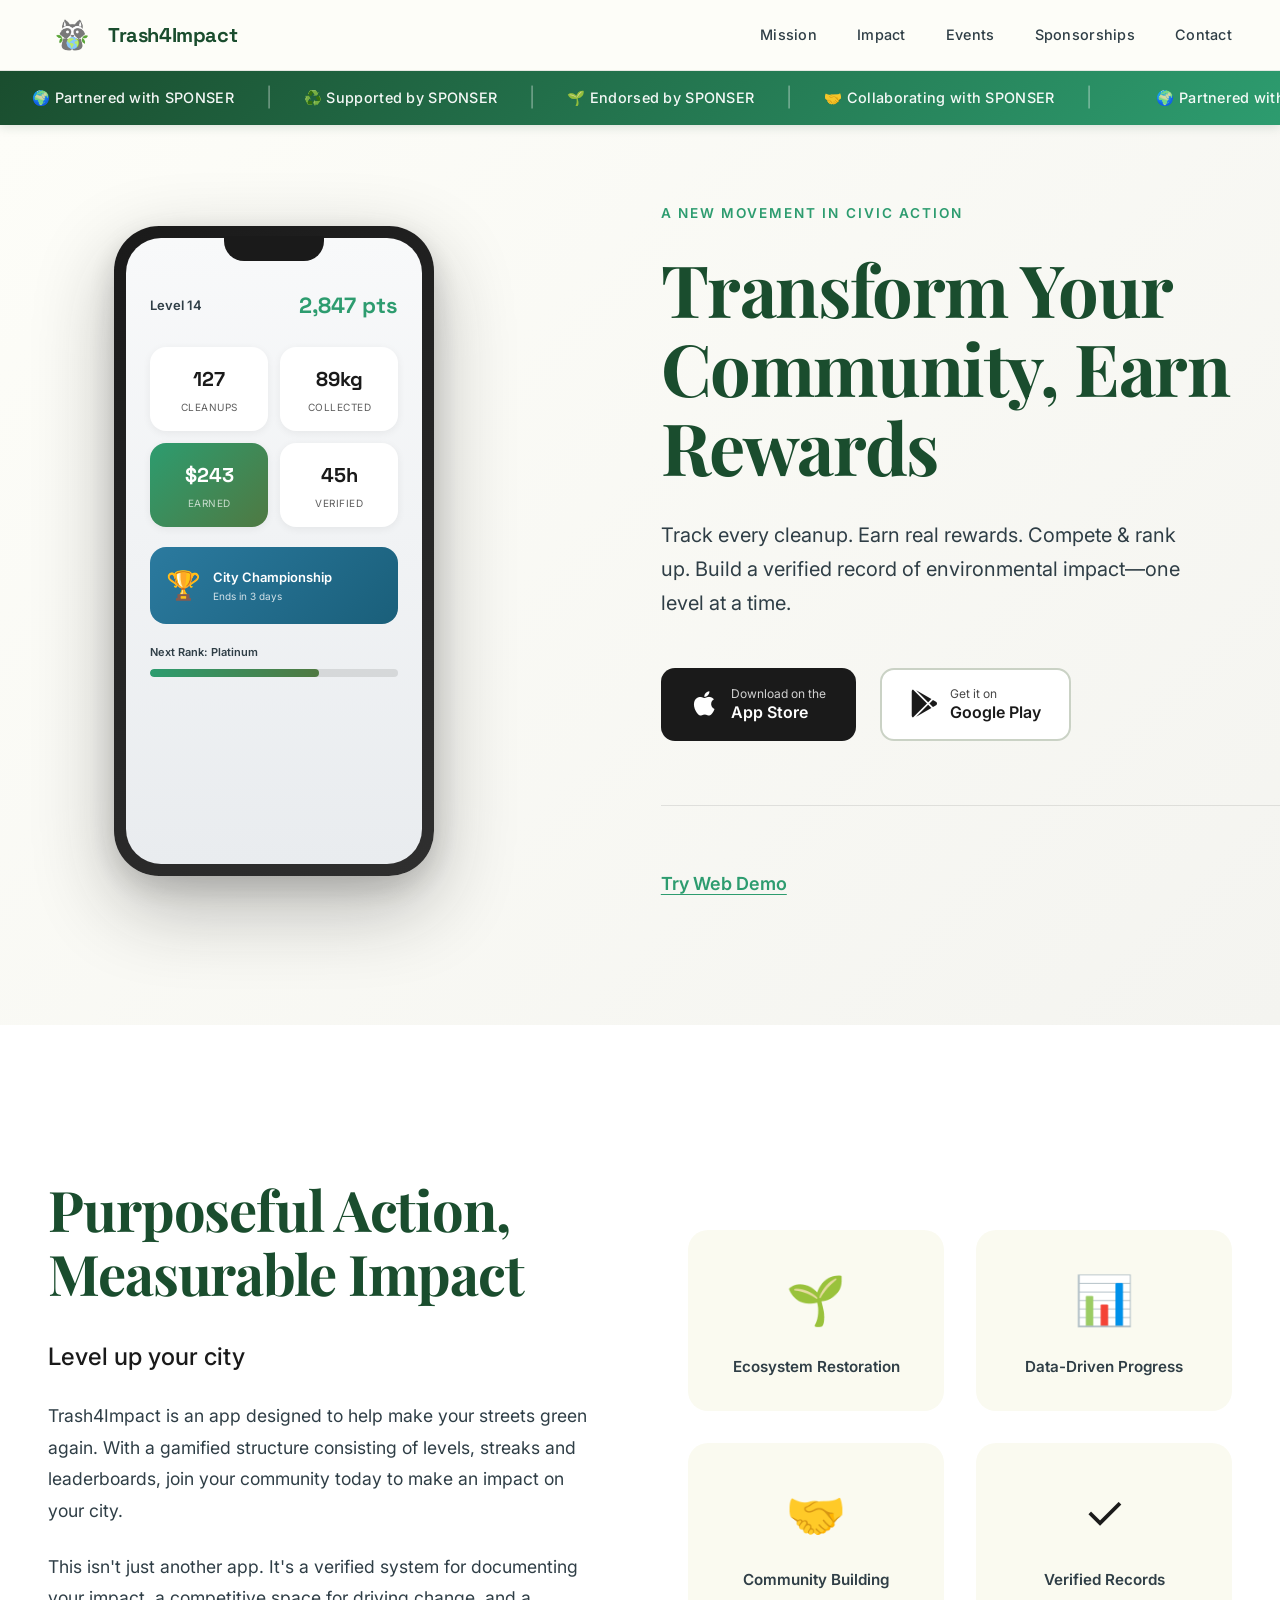
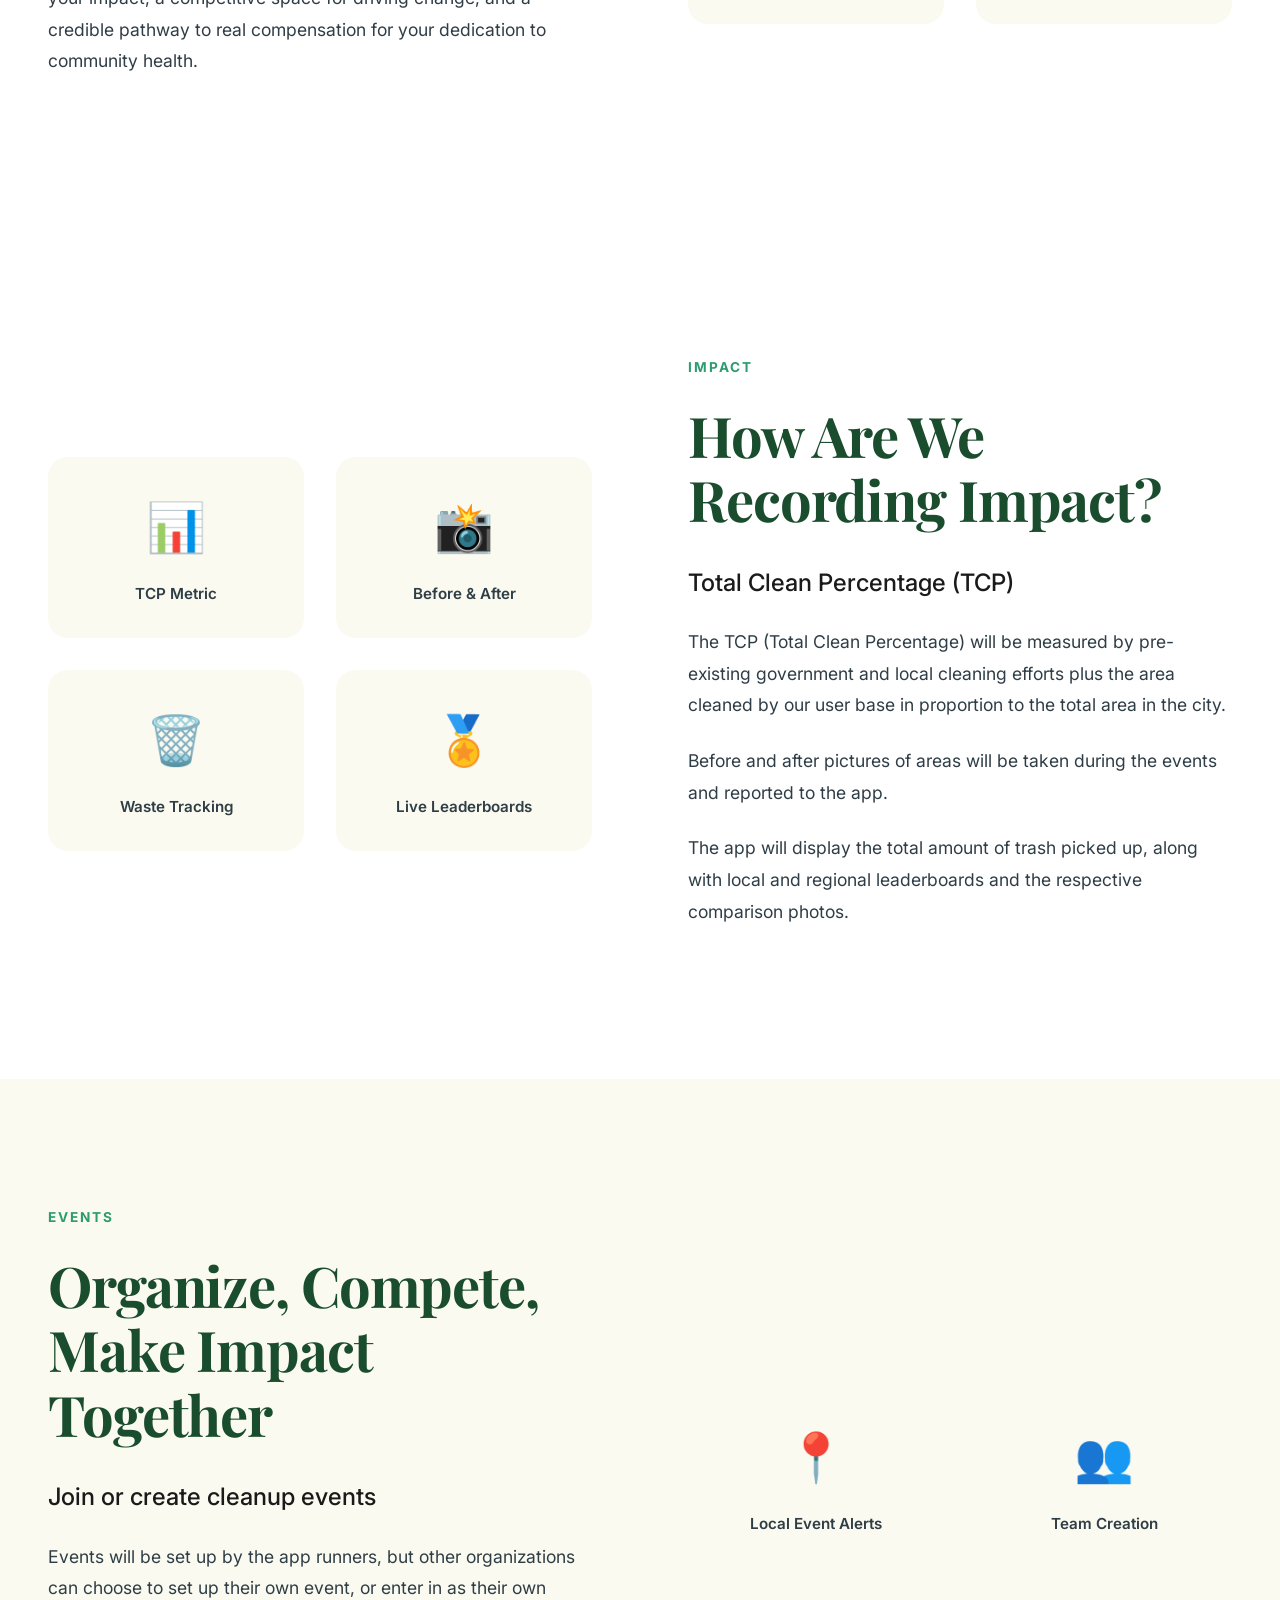
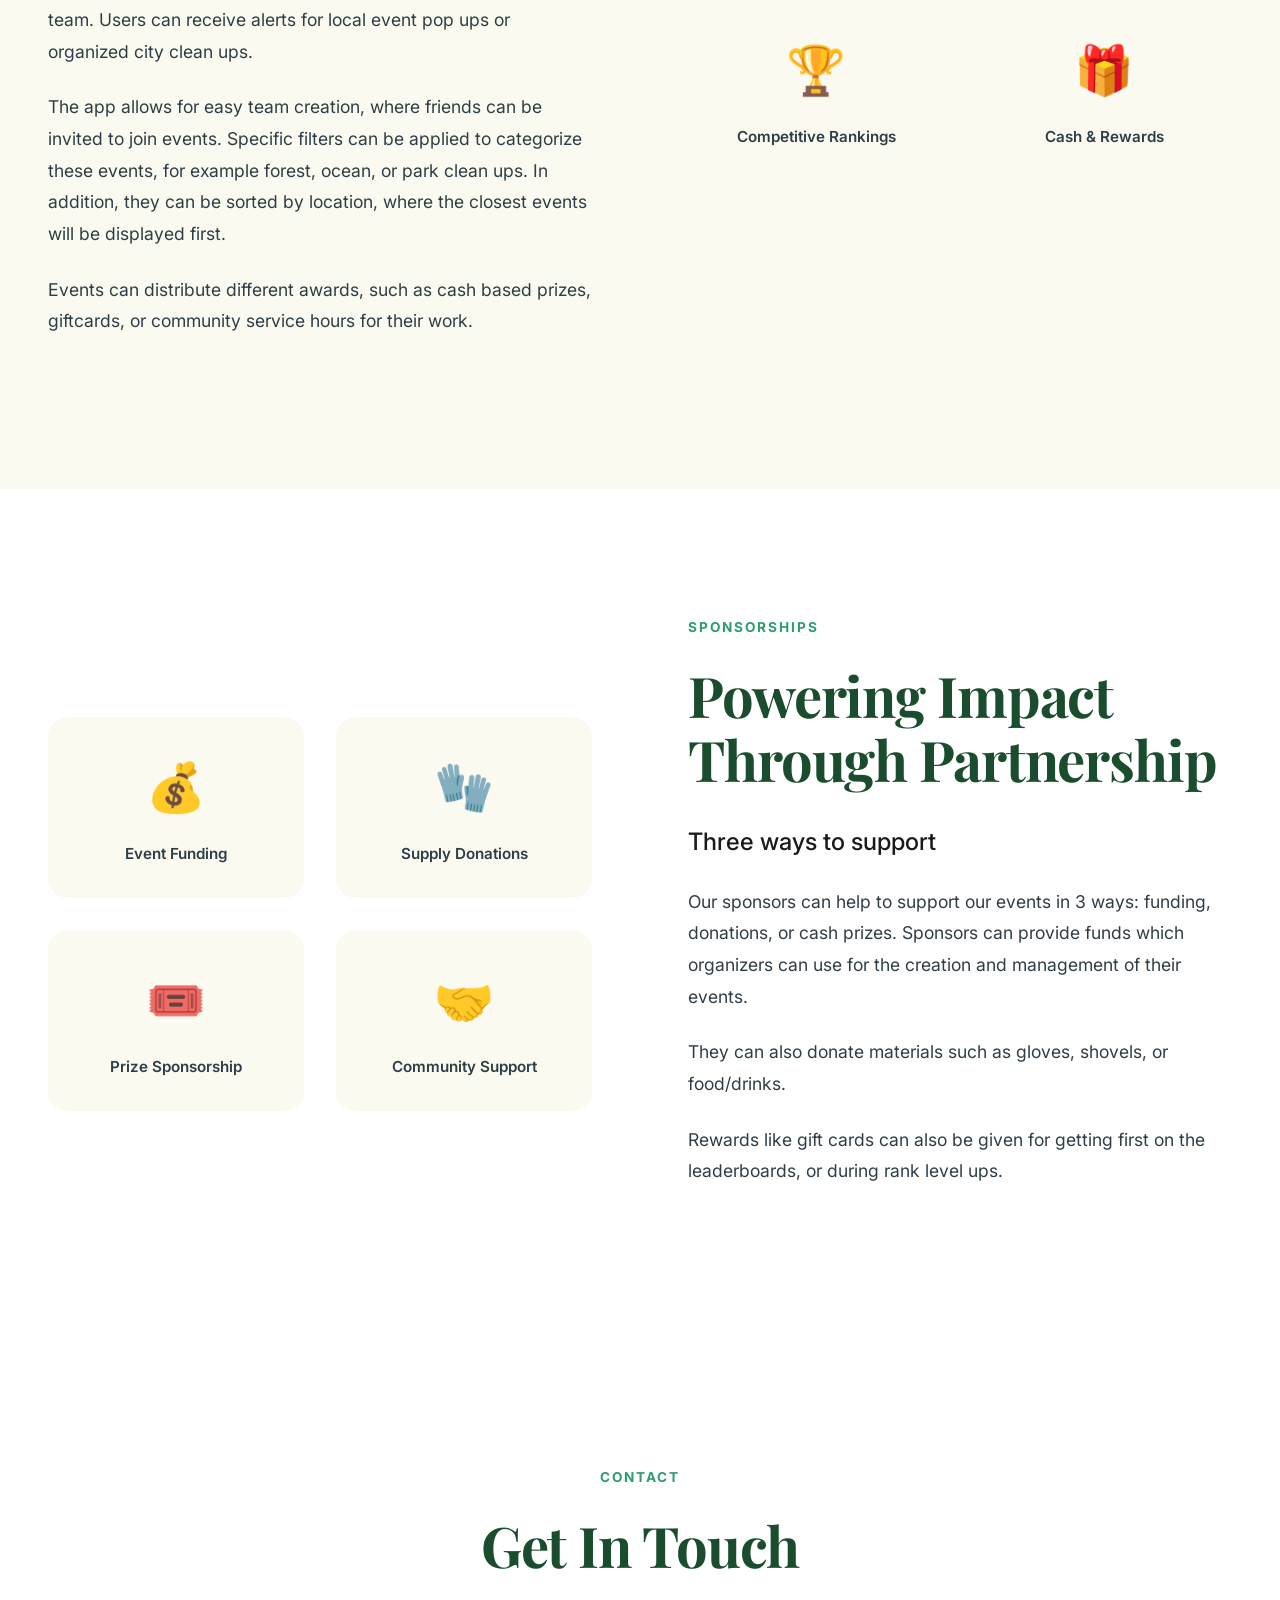
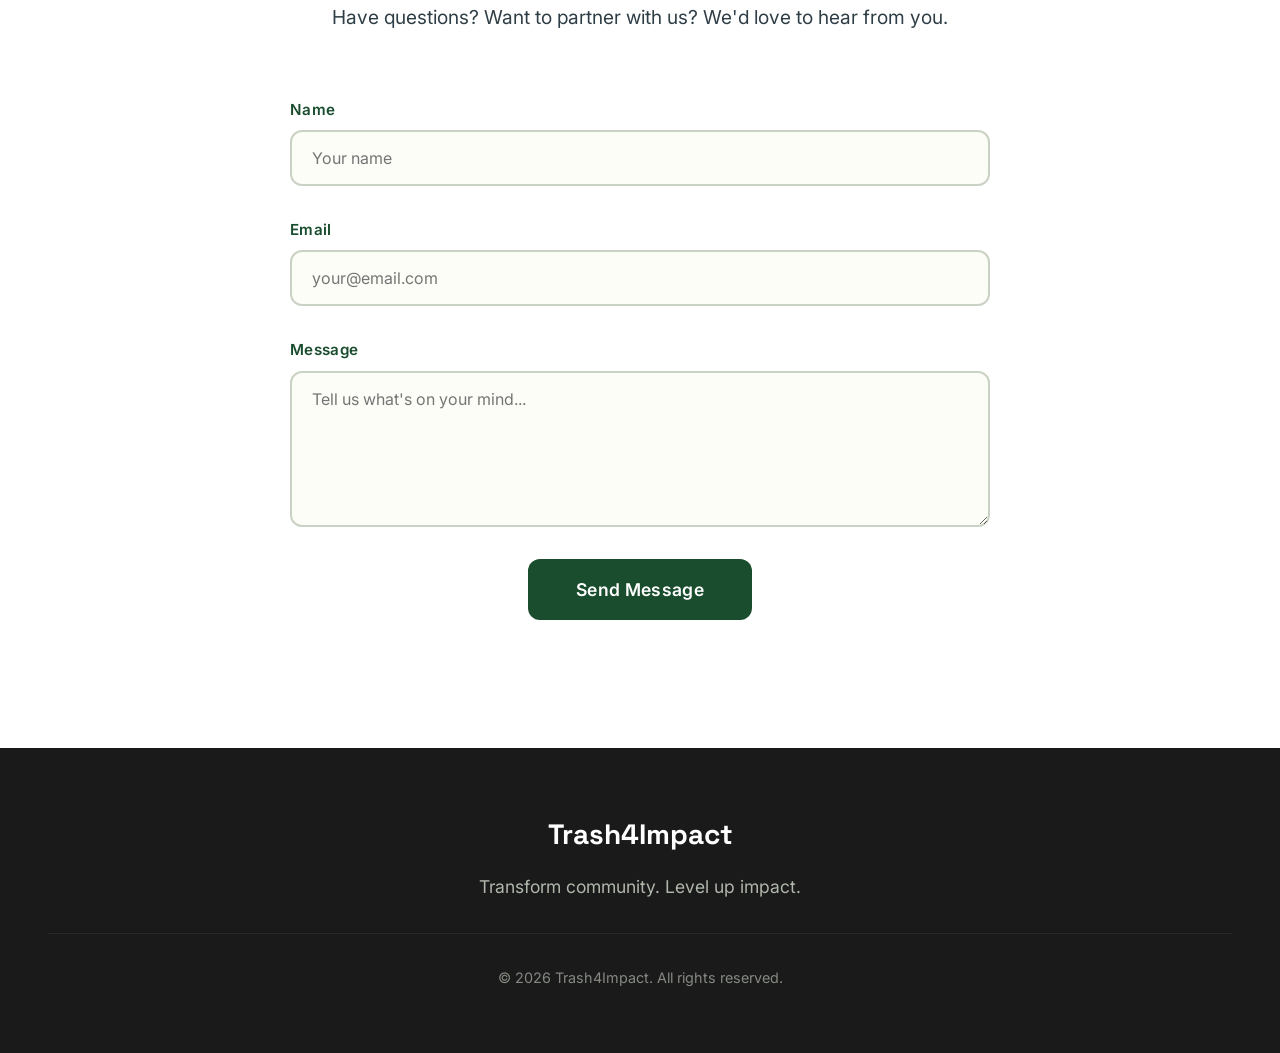
==== index.html @ cd5f17b9 "initial commit" ====
<!doctype html>
<html lang="en">
  <head>
    <meta charset="UTF-8" />
    <meta name="viewport" content="width=device-width, initial-scale=1.0" />
    <link rel="icon" type="image/png" href="images/racoonicon.png" />
    <title>Trash4Impact</title>

    <link rel="stylesheet" href="css/base.css" />
    <link rel="stylesheet" href="css/navigation.css" />
    <link rel="stylesheet" href="css/sponsor.css" />
    <link rel="stylesheet" href="css/hero.css" />
    <link rel="stylesheet" href="css/sections.css" />
    <link rel="stylesheet" href="css/mission.css" />
    <link rel="stylesheet" href="css/events.css" />
    <link rel="stylesheet" href="css/ranks.css" />
    <link rel="stylesheet" href="css/rewards.css" />
    <link rel="stylesheet" href="css/compete.css" />
    <link rel="stylesheet" href="css/contact.css" />
    <link rel="stylesheet" href="css/footer.css" />
    <link rel="stylesheet" href="css/responsive.css" />

    <link
      rel="stylesheet"
      href="https://cdnjs.cloudflare.com/ajax/libs/font-awesome/6.5.1/css/all.min.css"
    />
    <link rel="preconnect" href="https://fonts.googleapis.com" />
    <link rel="preconnect" href="https://fonts.gstatic.com" crossorigin />
    <link
      href="https://fonts.googleapis.com/css2?family=Playfair+Display:wght@400;600;700;900&family=Inter:wght@300;400;500;600;700&family=Space+Grotesk:wght@400;500;600;700&display=swap"
      rel="stylesheet"
    />
  </head>
  <body>
    <!-- Navigation -->
    <nav class="nav">
      <div class="nav-container">
        <div class="logo">
          <img
            src="images/racoonicon.png"
            alt="Raccoon Icon"
            class="logo-icon"
          />
          <span>Trash4Impact</span>
        </div>
        <div class="nav-links">
          <a href="#mission">Mission</a>
          <a href="#impact">Impact</a>
          <a href="#events">Events</a>
          <a href="#sponsorships">Sponsorships</a>
          <a href="#contact">Contact</a>
        </div>
      </div>
    </nav>

    <!-- Sponsor Banner -->
    <div class="sponsor-banner">
      <div class="sponsor-track">
        <div class="sponsor-content">
          <span class="sponsor-item">🌍 Partnered with SPONSER</span>
          <span class="sponsor-divider">|</span>
          <span class="sponsor-item">♻️ Supported by SPONSER</span>
          <span class="sponsor-divider">|</span>
          <span class="sponsor-item">🌱 Endorsed by SPONSER</span>
          <span class="sponsor-divider">|</span>
          <span class="sponsor-item">🤝 Collaborating with SPONSER</span>
          <span class="sponsor-divider">|</span>
        </div>
        <div class="sponsor-content" aria-hidden="true">
          <span class="sponsor-item">🌍 Partnered with SPONSER</span>
          <span class="sponsor-divider">|</span>
          <span class="sponsor-item">♻️ Supported by SPONSER</span>
          <span class="sponsor-divider">|</span>
          <span class="sponsor-item">🌱 Endorsed by SPONSER</span>
          <span class="sponsor-divider">|</span>
          <span class="sponsor-item">🤝 Collaborating with SPONSER</span>
          <span class="sponsor-divider">|</span>
        </div>
      </div>
    </div>

    <!-- Hero Section -->
    <section class="hero">
      <div class="hero-container">
        <div class="hero-phone">
          <div class="phone-mockup">
            <div class="phone-screen">
              <div class="app-content">
                <div class="app-header">
                  <div class="user-rank">
                    <span class="rank-level">Level 14</span>
                  </div>
                  <div class="points-display">2,847 pts</div>
                </div>
                <div class="stats-grid">
                  <div class="stat-card">
                    <div class="stat-value">127</div>
                    <div class="stat-label">Cleanups</div>
                  </div>
                  <div class="stat-card">
                    <div class="stat-value">89kg</div>
                    <div class="stat-label">Collected</div>
                  </div>
                  <div class="stat-card highlighted">
                    <div class="stat-value">$243</div>
                    <div class="stat-label">Earned</div>
                  </div>
                  <div class="stat-card">
                    <div class="stat-value">45h</div>
                    <div class="stat-label">Verified</div>
                  </div>
                </div>
                <div class="event-banner">
                  <div class="event-icon">🏆</div>
                  <div class="event-text">
                    <div class="event-title">City Championship</div>
                    <div class="event-time">Ends in 3 days</div>
                  </div>
                </div>
                <div class="progress-section">
                  <div class="progress-label">Next Rank: Platinum</div>
                  <div class="progress-bar">
                    <div class="progress-fill" style="width: 68%"></div>
                  </div>
                </div>
              </div>
            </div>
          </div>
        </div>
        <div class="hero-content">
          <div class="hero-eyebrow">A New Movement in Civic Action</div>
          <h1 class="hero-headline">
            Transform Your<br />Community, Earn Rewards
          </h1>
          <p class="hero-description">
            Track every cleanup. Earn real rewards. Compete & rank up. Build a
            verified record of environmental impact—one level at a time.
          </p>
          <div class="cta-buttons">
            <a href="#" class="btn-download btn-apple">
              <span class="btn-icon">
                <i class="fa-brands fa-apple"></i>
              </span>
              <div class="btn-text">
                <span class="btn-label">Download on the</span>
                <span class="btn-store">App Store</span>
              </div>
            </a>
            <a href="#" class="btn-download btn-android">
              <span class="btn-icon">
                <i class="fa-brands fa-google-play"></i>
              </span>
              <div class="btn-text">
                <span class="btn-label">Get it on</span>
                <span class="btn-store">Google Play</span>
              </div>
            </a>
          </div>
          <div class="hero-stats">
            <!--
            <div class="hero-stat">
              <span class="hero-stat-value">0</span>
              <span class="hero-stat-label">Active Volunteers</span>
            </div>
            <div class="hero-stat">
              <span class="hero-stat-value">2.3M kg</span>
              <span class="hero-stat-label">Waste Collected</span>
            </div>
            <div class="hero-stat">
              <span class="hero-stat-value">$1.2M</span>
              <span class="hero-stat-label">Rewards Distributed</span>
            </div>
        -->
            <div style="text-align: center; margin-top: 2rem">
              <a
                href="app.html"
                style="
                  color: #2d9c6f;
                  font-weight: 600;
                  font-size: 18px;
                  text-decoration: underline;
                  text-underline-offset: 4px;
                  transition: all 0.3s ease;
                "
              >
                Try Web Demo
              </a>
            </div>
          </div>
        </div>
      </div>
    </section>

    <!-- Mission Section -->
    <section id="mission" class="section mission">
      <div class="section-container">
        <div class="section-content">
          <span class="section-number"></span>
          <div class="section-text">
            <h2 class="section-headline">
              Purposeful Action,<br />Measurable Impact
            </h2>
            <div class="section-body">
              <p class="large-text">Level up your city</p>
              <p>
                Trash4Impact is an app designed to help make your streets green
                again. With a gamified structure consisting of levels, streaks
                and leaderboards, join your community today to make an impact on
                your city.
              </p>
              <p>
                This isn't just another app. It's a verified system for
                documenting your impact, a competitive space for driving change,
                and a credible pathway to real compensation for your dedication
                to community health.
              </p>
            </div>
          </div>
        </div>
        <div class="section-visual">
          <div class="visual-grid">
            <div class="visual-item">
              <div class="visual-icon">🌱</div>
              <div class="visual-label">Ecosystem Restoration</div>
            </div>
            <div class="visual-item">
              <div class="visual-icon">📊</div>
              <div class="visual-label">Data-Driven Progress</div>
            </div>
            <div class="visual-item">
              <div class="visual-icon">🤝</div>
              <div class="visual-label">Community Building</div>
            </div>
            <div class="visual-item">
              <div class="visual-icon">✓</div>
              <div class="visual-label">Verified Records</div>
            </div>
          </div>
        </div>
      </div>
    </section>

    <!-- Impact Tracking Section -->
    <section id="impact" class="section impact">
      <div class="section-container">
        <div class="section-visual">
          <div class="visual-grid">
            <div class="visual-item">
              <div class="visual-icon">📊</div>
              <div class="visual-label">TCP Metric</div>
            </div>
            <div class="visual-item">
              <div class="visual-icon">📸</div>
              <div class="visual-label">Before & After</div>
            </div>
            <div class="visual-item">
              <div class="visual-icon">🗑️</div>
              <div class="visual-label">Waste Tracking</div>
            </div>
            <div class="visual-item">
              <div class="visual-icon">🏅</div>
              <div class="visual-label">Live Leaderboards</div>
            </div>
          </div>
        </div>
        <div class="section-content">
          <span class="section-number">IMPACT</span>
          <div class="section-text">
            <h2 class="section-headline">How Are We<br />Recording Impact?</h2>
            <div class="section-body">
              <p class="large-text">Total Clean Percentage (TCP)</p>
              <p>
                The TCP (Total Clean Percentage) will be measured by
                pre-existing government and local cleaning efforts plus the area
                cleaned by our user base in proportion to the total area in the
                city.
              </p>
              <p>
                Before and after pictures of areas will be taken during the
                events and reported to the app.
              </p>
              <p>
                The app will display the total amount of trash picked up, along
                with local and regional leaderboards and the respective
                comparison photos.
              </p>
            </div>
          </div>
        </div>
      </div>
    </section>

    <!-- Events Section -->
    <section id="events" class="section events">
      <div class="section-container">
        <div class="section-content">
          <span class="section-number">EVENTS</span>
          <div class="section-text">
            <h2 class="section-headline">
              Organize, Compete,<br />Make Impact Together
            </h2>
            <div class="section-body">
              <p class="large-text">Join or create cleanup events</p>
              <p>
                Events will be set up by the app runners, but other
                organizations can choose to set up their own event, or enter in
                as their own team. Users can receive alerts for local event pop
                ups or organized city clean ups.
              </p>
              <p>
                The app allows for easy team creation, where friends can be
                invited to join events. Specific filters can be applied to
                categorize these events, for example forest, ocean, or park
                clean ups. In addition, they can be sorted by location, where
                the closest events will be displayed first.
              </p>
              <p>
                Events can distribute different awards, such as cash based
                prizes, giftcards, or community service hours for their work.
              </p>
            </div>
          </div>
        </div>
        <div class="section-visual">
          <div class="visual-grid">
            <div class="visual-item">
              <div class="visual-icon">📍</div>
              <div class="visual-label">Local Event Alerts</div>
            </div>
            <div class="visual-item">
              <div class="visual-icon">👥</div>
              <div class="visual-label">Team Creation</div>
            </div>
            <div class="visual-item">
              <div class="visual-icon">🏆</div>
              <div class="visual-label">Competitive Rankings</div>
            </div>
            <div class="visual-item">
              <div class="visual-icon">🎁</div>
              <div class="visual-label">Cash & Rewards</div>
            </div>
          </div>
        </div>
      </div>
    </section>

    <!-- Sponsorships Section -->
    <section id="sponsorships" class="section sponsorships">
      <div class="section-container">
        <div class="section-visual">
          <div class="visual-grid">
            <div class="visual-item">
              <div class="visual-icon">💰</div>
              <div class="visual-label">Event Funding</div>
            </div>
            <div class="visual-item">
              <div class="visual-icon">🧤</div>
              <div class="visual-label">Supply Donations</div>
            </div>
            <div class="visual-item">
              <div class="visual-icon">🎟️</div>
              <div class="visual-label">Prize Sponsorship</div>
            </div>
            <div class="visual-item">
              <div class="visual-icon">🤝</div>
              <div class="visual-label">Community Support</div>
            </div>
          </div>
        </div>
        <div class="section-content">
          <span class="section-number">SPONSORSHIPS</span>
          <div class="section-text">
            <h2 class="section-headline">
              Powering Impact<br />Through Partnership
            </h2>
            <div class="section-body">
              <p class="large-text">Three ways to support</p>
              <p>
                Our sponsors can help to support our events in 3 ways: funding,
                donations, or cash prizes. Sponsors can provide funds which
                organizers can use for the creation and management of their
                events.
              </p>
              <p>
                They can also donate materials such as gloves, shovels, or
                food/drinks.
              </p>
              <p>
                Rewards like gift cards can also be given for getting first on
                the leaderboards, or during rank level ups.
              </p>
            </div>
          </div>
        </div>
      </div>
    </section>

    <!-- Contact Section -->
    <section class="contact section" id="contact">
      <div class="section-container">
        <div class="section-header-center">
          <span class="section-number">CONTACT</span>
          <h2 class="section-headline-center">Get In Touch</h2>
          <p class="section-intro">
            Have questions? Want to partner with us? We'd love to hear from you.
          </p>
        </div>
        <div class="contact-content">
          <form class="contact-form">
            <div class="form-group">
              <label for="name">Name</label>
              <input
                type="text"
                id="name"
                name="name"
                required
                placeholder="Your name"
              />
            </div>
            <div class="form-group">
              <label for="email">Email</label>
              <input
                type="email"
                id="email"
                name="email"
                required
                placeholder="your@email.com"
              />
            </div>
            <div class="form-group">
              <label for="message">Message</label>
              <textarea
                id="message"
                name="message"
                rows="6"
                required
                placeholder="Tell us what's on your mind..."
              ></textarea>
            </div>
            <button type="submit" class="contact-submit">Send Message</button>
          </form>
        </div>
      </div>
    </section>

    <!-- Footer -->
    <footer class="footer">
      <div class="footer-container">
        <div class="footer-logo">Trash4Impact</div>
        <p class="footer-tagline">Transform community. Level up impact.</p>
        <p class="footer-copyright">
          &copy; 2026 Trash4Impact. All rights reserved.
        </p>
      </div>
    </footer>

    <script src="script.js"></script>
  </body>
</html>
---- css/base.css ----
* {
  margin: 0;
  padding: 0;
  box-sizing: border-box;
}

html {
  scroll-behavior: smooth;
  font-size: 16px;
}

body {
  font-family: var(--font-body);
  color: var(--color-charcoal);
  background: var(--color-ivory);
  line-height: 1.6;
  overflow-x: hidden;
  padding-top: 70px;
}

:root {
  --color-forest: #1a4d2e;
  --color-sage: #4f7942;
  --color-emerald: #2d9c6f;
  --color-sky: #2b7a9f;
  --color-ocean: #1a5f7a;
  --color-amber: #e89b3c;

  --color-charcoal: #1a1a1a;
  --color-slate: #2f3e46;
  --color-stone: #52796f;
  --color-sand: #cad2c5;
  --color-cream: #f4f4f0;
  --color-ivory: #fdfdf8;
  --color-white: #ffffff;

  --font-display: "Playfair Display", serif;
  --font-body: "Inter", sans-serif;
  --font-accent: "Space Grotesk", sans-serif;

  --spacing-lg: 4rem;
  --spacing-xxl: 8rem;

  --transition-smooth: all 0.6s cubic-bezier(0.4, 0, 0.2, 1);
  --transition-gentle: all 0.8s cubic-bezier(0.33, 1, 0.68, 1);
}

.fade-in {
  opacity: 0;
  transform: translateY(30px);
  transition:
    opacity 0.8s ease,
    transform 0.8s ease;
}

.fade-in.visible {
  opacity: 1;
  transform: translateY(0);
}
---- css/navigation.css ----
.nav {
  position: fixed;
  top: 0;
  left: 0;
  right: 0;
  z-index: 1000;
  background: rgba(253, 253, 248, 0.95);
  backdrop-filter: blur(12px);
  border-bottom: 1px solid rgba(26, 26, 26, 0.08);
  transition: var(--transition-smooth);
}

.nav-container {
  max-width: 1400px;
  max-height: 70px;
  margin: 0 auto;
  padding: 1.5rem 3rem;
  display: flex;
  justify-content: space-between;
  align-items: center;
}

.logo {
  display: flex;
  align-items: center;
  gap: 0.75rem;
  font-family: var(--font-accent);
  font-size: 1.25rem;
  font-weight: 700;
  letter-spacing: -0.02em;
  color: var(--color-forest);
}

.logo-icon {
  width: 48px;
  height: 48px;
  object-fit: contain;
}

.nav-links {
  display: flex;
  gap: 2.5rem;
}

.nav-links a {
  font-size: 0.9rem;
  font-weight: 500;
  color: var(--color-slate);
  text-decoration: none;
  letter-spacing: 0.02em;
  transition: color 0.3s ease;
  position: relative;
}

.nav-links a::after {
  content: "";
  position: absolute;
  bottom: -4px;
  left: 0;
  width: 0;
  height: 2px;
  background: var(--color-emerald);
  transition: width 0.3s ease;
}

.nav-links a:hover {
  color: var(--color-emerald);
}

.nav-links a:hover::after {
  width: 100%;
}
---- css/sponsor.css ----
/* ============================================================================
   SPONSOR BANNER STYLES
   ============================================================================ */

.sponsor-banner {
  position: relative;
  left: 0;
  right: 0;
  z-index: 999;
  background: linear-gradient(
    135deg,
    var(--color-forest),
    var(--color-emerald)
  );
  color: white;
  padding: 0.75rem 0;
  overflow: hidden;
  box-shadow: 0 2px 10px rgba(26, 77, 46, 0.15);
}

.sponsor-track {
  display: flex;
  width: max-content;
  animation: scroll 40s linear infinite;
  will-change: transform;
}

.sponsor-track:hover {
  animation-play-state: paused;
}

.sponsor-content {
  display: flex;
  align-items: center;
  gap: 2rem;
  white-space: nowrap;
  padding: 0 2rem;
}

.sponsor-item {
  font-size: 0.9rem;
  font-weight: 500;
  letter-spacing: 0.02em;
  opacity: 0.95;
}

.sponsor-divider {
  font-size: 1.2rem;
  opacity: 0.4;
}

@keyframes scroll {
  0% {
    transform: translateX(0);
  }
  100% {
    transform: translateX(-50%);
  }
}
---- css/hero.css ----
.hero {
  padding: 3rem 3rem 6rem;
  min-height: 100vh;
  display: flex;
  align-items: center;
  background: linear-gradient(
    135deg,
    var(--color-ivory) 0%,
    var(--color-cream) 100%
  );
  position: relative;
}

.hero-container {
  max-width: 1400px;
  margin: 0 auto;
  display: grid;
  grid-template-columns: 45% 55%;
  gap: 5rem;
  align-items: center;
  position: relative;
  z-index: 1;
}

.hero-phone {
  display: flex;
  justify-content: center;
  align-items: center;
  opacity: 0;
  transform: translateY(40px);
  animation: fadeInUp 1s ease forwards 0.3s;
}

@keyframes fadeInUp {
  to {
    opacity: 1;
    transform: translateY(0);
  }
}

.phone-mockup {
  width: 320px;
  height: 650px;
  background: linear-gradient(145deg, #1a1a1a, #2f2f2f);
  border-radius: 45px;
  padding: 12px;
  box-shadow:
    0 30px 80px rgba(26, 26, 26, 0.3),
    0 10px 30px rgba(26, 26, 26, 0.15);
  position: relative;
  transform: translate(-40px, 0);
}

.phone-mockup::before {
  content: "";
  position: absolute;
  top: 10px;
  left: 50%;
  transform: translateX(-50%);
  width: 100px;
  height: 25px;
  background: #1a1a1a;
  border-radius: 0 0 20px 20px;
  z-index: 10;
}

.phone-screen {
  width: 100%;
  height: 100%;
  background: linear-gradient(180deg, #f8f9fa 0%, #e9ecef 100%);
  border-radius: 35px;
  overflow: hidden;
  position: relative;
}

.app-content {
  padding: 50px 24px 24px;
  height: 100%;
  overflow-y: auto;
}

.app-header {
  display: flex;
  justify-content: space-between;
  align-items: center;
  margin-bottom: 24px;
}

.user-rank {
  display: flex;
  flex-direction: column;
  gap: 4px;
}

.rank-badge {
  font-size: 9px;
  font-weight: 700;
  letter-spacing: 0.1em;
  color: var(--color-amber);
  background: rgba(232, 155, 60, 0.15);
  padding: 4px 10px;
  border-radius: 12px;
  width: fit-content;
}

.rank-level {
  font-size: 13px;
  font-weight: 600;
  color: var(--color-slate);
}

.points-display {
  font-size: 22px;
  font-weight: 700;
  color: var(--color-emerald);
  font-family: var(--font-accent);
}

.stats-grid {
  display: grid;
  grid-template-columns: repeat(2, 1fr);
  gap: 12px;
  margin-bottom: 20px;
}

.stat-card {
  background: white;
  padding: 16px;
  border-radius: 16px;
  text-align: center;
  box-shadow: 0 2px 8px rgba(0, 0, 0, 0.06);
}

.stat-card.highlighted {
  background: linear-gradient(135deg, var(--color-emerald), var(--color-sage));
  color: white;
}

.stat-value {
  font-size: 20px;
  font-weight: 700;
  margin-bottom: 4px;
  font-family: var(--font-accent);
}

.stat-label {
  font-size: 10px;
  opacity: 0.7;
  text-transform: uppercase;
  letter-spacing: 0.05em;
}

.event-banner {
  background: linear-gradient(135deg, var(--color-sky), var(--color-ocean));
  padding: 16px;
  border-radius: 16px;
  display: flex;
  align-items: center;
  gap: 12px;
  margin-bottom: 20px;
  color: white;
}

.event-icon {
  font-size: 28px;
}

.event-title {
  font-size: 13px;
  font-weight: 600;
}

.event-time {
  font-size: 10px;
  opacity: 0.8;
}

.progress-section {
  margin-top: 20px;
}

.progress-label {
  font-size: 11px;
  font-weight: 600;
  color: var(--color-slate);
  margin-bottom: 8px;
}

.progress-bar {
  height: 8px;
  background: rgba(0, 0, 0, 0.1);
  border-radius: 8px;
  overflow: hidden;
}

.progress-fill {
  height: 100%;
  background: linear-gradient(90deg, var(--color-emerald), var(--color-sage));
  border-radius: 8px;
  transition: width 1s ease;
}

.hero-content {
  opacity: 0;
  transform: translateY(40px);
  animation: fadeInUp 1s ease forwards 0.6s;
}

.hero-eyebrow {
  font-size: 0.85rem;
  font-weight: 600;
  letter-spacing: 0.15em;
  text-transform: uppercase;
  color: var(--color-emerald);
  margin-bottom: 1.5rem;
}

.hero-headline {
  font-family: var(--font-display);
  font-size: 4.5rem;
  font-weight: 700;
  line-height: 1.1;
  color: var(--color-forest);
  margin-bottom: 2rem;
  letter-spacing: -0.02em;
}

.hero-description {
  font-size: 1.25rem;
  line-height: 1.7;
  color: var(--color-slate);
  margin-bottom: 3rem;
  max-width: 540px;
  font-weight: 400;
}

.cta-buttons {
  display: flex;
  gap: 1.5rem;
  margin-bottom: 4rem;
}

.btn-download {
  display: flex;
  align-items: center;
  gap: 12px;
  padding: 16px 28px;
  border-radius: 14px;
  text-decoration: none;
  transition: var(--transition-smooth);
  border: 2px solid transparent;
}

.btn-apple {
  background: var(--color-charcoal);
  color: white;
}

.btn-apple:hover {
  background: var(--color-forest);
  transform: translateY(-4px);
  box-shadow: 0 12px 30px rgba(26, 77, 46, 0.3);
}

.btn-android {
  background: white;
  color: var(--color-charcoal);
  border-color: var(--color-sand);
}

.btn-android:hover {
  background: var(--color-emerald);
  color: white;
  border-color: var(--color-emerald);
  transform: translateY(-4px);
  box-shadow: 0 12px 30px rgba(45, 156, 111, 0.25);
}

.btn-icon {
  display: flex;
  align-items: center;
  justify-content: center;
  width: 28px;
  height: 28px;
}

.btn-icon i {
  font-size: 28px;
}

.btn-text {
  display: flex;
  flex-direction: column;
  align-items: flex-start;
  line-height: 1.3;
}

.btn-label {
  font-size: 0.75rem;
  opacity: 0.8;
}

.btn-store {
  font-size: 1rem;
  font-weight: 600;
}

.hero-stats {
  display: flex;
  gap: 3rem;
  padding-top: 2rem;
  border-top: 1px solid rgba(26, 26, 26, 0.1);
}

.hero-stat {
  display: flex;
  flex-direction: column;
  gap: 0.25rem;
}

.hero-stat-value {
  font-size: 1.75rem;
  font-weight: 700;
  color: var(--color-forest);
  font-family: var(--font-accent);
}

.hero-stat-label {
  font-size: 0.85rem;
  color: var(--color-stone);
}
---- css/sections.css ----
.section {
  padding: var(--spacing-xxl) 3rem;
  position: relative;
  overflow: hidden;
}

.section-container {
  max-width: 1400px;
  margin: 0 auto;
}

.section-number {
  font-size: 0.85rem;
  font-weight: 700;
  letter-spacing: 0.15em;
  color: var(--color-emerald);
  margin-bottom: 1.5rem;
  display: block;
}

.section-headline {
  font-family: var(--font-display);
  font-size: 3.5rem;
  font-weight: 700;
  line-height: 1.15;
  color: var(--color-forest);
  margin-bottom: 2rem;
  letter-spacing: -0.02em;
}

.section-headline-center {
  font-family: var(--font-display);
  font-size: 3.5rem;
  font-weight: 700;
  line-height: 1.15;
  color: var(--color-forest);
  margin-bottom: 1.5rem;
  text-align: center;
  letter-spacing: -0.02em;
}

.section-body {
  font-size: 1.1rem;
  line-height: 1.8;
  color: var(--color-slate);
}

.section-body p {
  margin-bottom: 1.5rem;
}

.large-text {
  font-size: 1.5rem;
  line-height: 1.6;
  color: var(--color-charcoal);
  font-weight: 500;
}

.section-intro {
  text-align: center;
  font-size: 1.2rem;
  line-height: 1.7;
  color: var(--color-slate);
  max-width: 800px;
  margin: 0 auto 4rem;
}

.section-split {
  display: grid;
  grid-template-columns: 1fr 1fr;
  gap: 6rem;
  align-items: center;
}

.section-split.reverse {
  grid-template-columns: 1fr 1fr;
}

.section-split.reverse .section-split-visual {
  order: -1;
}

.section-content {
  opacity: 0;
  transform: translateY(30px);
  transition: var(--transition-gentle);
}

.section-content.visible {
  opacity: 1;
  transform: translateY(0);
}

.section-header-center {
  text-align: center;
  margin-bottom: 4rem;
}
---- css/mission.css ----
.mission {
  background: white;
}

.mission .section-container {
  display: grid;
  grid-template-columns: 1fr 1fr;
  gap: 6rem;
  align-items: center;
}

.visual-grid {
  display: grid;
  grid-template-columns: repeat(2, 1fr);
  gap: 2rem;
}

.visual-item {
  text-align: center;
  padding: 2rem;
  background: #fafaf0;
  border-radius: 20px;
}

.visual-icon {
  font-size: 3rem;
  margin-bottom: 1rem;
}

.visual-label {
  font-size: 0.95rem;
  font-weight: 600;
  color: var(--color-slate);
}
---- css/events.css ----
/* Events Section */
.events {
  background: #fafaf0;
}

.events .section-container {
  display: grid;
  grid-template-columns: 1fr 1fr;
  gap: 6rem;
  align-items: center;
}

/* Impact Tracking Section */
.impact {
  background: white;
}

.impact .section-container {
  display: grid;
  grid-template-columns: 1fr 1fr;
  gap: 6rem;
  align-items: center;
}

/* Sponsorships Section */
.sponsorships {
  background: white;
}

.sponsorships .section-container {
  display: grid;
  grid-template-columns: 1fr 1fr;
  gap: 6rem;
  align-items: center;
}

/* Responsive adjustments */
@media (max-width: 1024px) {
  .events .section-container,
  .impact .section-container,
  .sponsorships .section-container {
    grid-template-columns: 1fr;
    gap: 3rem;
  }

  .impact .section-visual {
    order: 1;
  }

  .impact .section-content {
    order: 2;
  }

  .sponsorships .section-visual {
    order: 1;
  }

  .sponsorships .section-content {
    order: 2;
  }
}
---- css/ranks.css ----
.ranks {
  background: var(--color-ivory);
}

.ranks-grid {
  display: grid;
  grid-template-columns: repeat(auto-fit, minmax(280px, 1fr));
  gap: 2rem;
}

.rank-card {
  background: white;
  padding: 2.5rem 2rem;
  border-radius: 20px;
  border: 2px solid transparent;
  opacity: 0;
  transform: translateY(30px);
  transition:
    opacity 0.6s ease,
    transform 0.6s ease;
}

.rank-card.visible {
  opacity: 1;
  transform: translateY(0);
}

.rank-card.bronze {
  border-color: #cd7f32;
}
.rank-card.bronze:hover {
  background: linear-gradient(135deg, #cd7f32, #e8a75d);
  color: white;
}

.rank-card.silver {
  border-color: #c0c0c0;
}
.rank-card.silver:hover {
  background: linear-gradient(135deg, #c0c0c0, #e0e0e0);
  color: var(--color-charcoal);
}

.rank-card.gold {
  border-color: var(--color-amber);
}
.rank-card.gold:hover {
  background: linear-gradient(135deg, var(--color-amber), #f4b85e);
  color: white;
}

.rank-card.platinum {
  border-color: #e5e4e2;
}
.rank-card.platinum:hover {
  background: linear-gradient(135deg, #a8a9ad, #e5e4e2);
  color: var(--color-charcoal);
}

.rank-card.diamond {
  border-color: #b9f2ff;
}
.rank-card.diamond:hover {
  background: linear-gradient(135deg, #00bfff, #b9f2ff);
  color: white;
}

.rank-card.master {
  border-color: #9b59b6;
}
.rank-card.master:hover {
  background: linear-gradient(135deg, #9b59b6, #c39bd3);
  color: white;
}

.rank-card.legend {
  border-color: #ffd700;
}
.rank-card.legend:hover {
  background: linear-gradient(135deg, #ffd700, #ffed4e);
  color: var(--color-charcoal);
}

.rank-tier {
  font-size: 1.75rem;
  font-weight: 700;
  margin-bottom: 1rem;
  font-family: var(--font-accent);
}

.rank-description {
  font-size: 1rem;
  line-height: 1.6;
  margin-bottom: 1.5rem;
  opacity: 0.9;
}

.rank-requirement {
  font-size: 0.9rem;
  font-weight: 600;
  opacity: 0.7;
  text-transform: uppercase;
  letter-spacing: 0.05em;
}
---- css/compete.css ----
.compete {
  background: var(--color-ivory);
}

.compete-types {
  display: grid;
  grid-template-columns: repeat(3, 1fr);
  gap: 2rem;
  margin-bottom: 4rem;
}

.compete-card {
  background: white;
  padding: 3rem 2rem;
  border-radius: 20px;
  border: 2px solid transparent;
}

.compete-card.featured {
  background: linear-gradient(135deg, var(--color-forest), var(--color-sage));
  color: white;
}

.compete-badge {
  display: inline-block;
  font-size: 0.75rem;
  font-weight: 700;
  letter-spacing: 0.1em;
  text-transform: uppercase;
  padding: 6px 14px;
  border-radius: 20px;
  background: rgba(45, 156, 111, 0.15);
  color: var(--color-emerald);
  margin-bottom: 1.5rem;
}

.compete-card.featured .compete-badge {
  background: rgba(255, 255, 255, 0.2);
  color: white;
}

.compete-title {
  font-size: 1.75rem;
  font-weight: 700;
  margin-bottom: 1rem;
  font-family: var(--font-accent);
}

.compete-desc {
  font-size: 1rem;
  line-height: 1.7;
  margin-bottom: 2rem;
  opacity: 0.9;
}

.compete-footer {
  font-size: 0.9rem;
  font-weight: 600;
  padding-top: 1.5rem;
  border-top: 1px solid rgba(26, 26, 26, 0.1);
}

.compete-card.featured .compete-footer {
  border-top-color: rgba(255, 255, 255, 0.2);
}

.compete-features {
  display: grid;
  grid-template-columns: repeat(3, 1fr);
  gap: 2rem;
  padding: 3rem;
  background: white;
  border-radius: 20px;
}

.feature-item {
  font-size: 1rem;
  line-height: 1.7;
  color: var(--color-slate);
}

.feature-item strong {
  display: block;
  color: var(--color-forest);
  font-weight: 700;
  margin-bottom: 0.25rem;
}
---- css/contact.css ----
/* ============================================================================
   CONTACT SECTION STYLES
   ============================================================================ */

.contact {
  background: white;
}

.contact-content {
  max-width: 700px;
  margin: 0 auto;
}

.contact-form {
  display: flex;
  flex-direction: column;
  gap: 2rem;
}

.form-group {
  display: flex;
  flex-direction: column;
  gap: 0.5rem;
}

.form-group label {
  font-size: 0.95rem;
  font-weight: 600;
  color: var(--color-forest);
  letter-spacing: 0.02em;
}

.form-group input,
.form-group textarea {
  padding: 1rem 1.25rem;
  font-size: 1rem;
  font-family: var(--font-body);
  color: var(--color-charcoal);
  background: var(--color-ivory);
  border: 2px solid var(--color-sand);
  border-radius: 12px;
  transition: all 0.3s ease;
  outline: none;
}

.form-group input:focus,
.form-group textarea:focus {
  border-color: var(--color-emerald);
  background: white;
  box-shadow: 0 0 0 4px rgba(45, 156, 111, 0.1);
}

.form-group textarea {
  resize: vertical;
  min-height: 150px;
}

.contact-submit {
  padding: 1.25rem 3rem;
  font-size: 1.1rem;
  font-weight: 600;
  font-family: var(--font-body);
  color: white;
  background: var(--color-forest);
  border: none;
  border-radius: 12px;
  cursor: pointer;
  transition: var(--transition-smooth);
  align-self: center;
  letter-spacing: 0.02em;
}

.contact-submit:hover {
  background: var(--color-emerald);
  transform: translateY(-2px);
  box-shadow: 0 12px 30px rgba(45, 156, 111, 0.3);
}

.contact-submit:active {
  transform: translateY(0);
}
---- css/footer.css ----
.footer {
  background: var(--color-charcoal);
  color: var(--color-sand);
  padding: 4rem 3rem;
  text-align: center;
}

.footer-container {
  max-width: 1400px;
  margin: 0 auto;
}

.footer-logo {
  font-family: var(--font-accent);
  font-size: 1.75rem;
  font-weight: 700;
  color: white;
  margin-bottom: 1rem;
}

.footer-tagline {
  font-size: 1.1rem;
  opacity: 0.85;
  margin-bottom: 2rem;
}

.footer-copyright {
  font-size: 0.9rem;
  opacity: 0.6;
  padding-top: 2rem;
  border-top: 1px solid rgba(255, 255, 255, 0.1);
  margin-top: 1rem;
}
---- css/responsive.css ----
@media (max-width: 1200px) {
  .hero-headline {
    font-size: 3.5rem;
  }

  .section-headline,
  .section-headline-center {
    font-size: 3rem;
  }

  .cta-headline {
    font-size: 3.5rem;
  }
}

@media (max-width: 968px) {
  .nav-container {
    padding: 1.25rem 2rem;
  }

  .nav-links {
    gap: 1.5rem;
  }

  .hero {
    padding: 2rem 2rem 4rem;
  }

  .hero-container {
    grid-template-columns: 1fr;
    gap: 3rem;
  }

  .hero-phone {
    order: 2;
    justify-content: center;
  }

  .phone-mockup {
    transform: none;
  }

  .hero-content {
    order: 1;
    text-align: center;
  }

  .hero-headline {
    font-size: 3rem;
  }

  .hero-description {
    margin-left: auto;
    margin-right: auto;
  }

  .cta-buttons {
    justify-content: center;
  }

  .hero-stats {
    justify-content: center;
  }

  .section {
    padding: var(--spacing-lg) 2rem;
  }

  .mission .section-container,
  .section-split,
  .cta-final-container {
    grid-template-columns: 1fr;
    gap: 3rem;
  }

  .section-split.reverse .section-split-visual {
    order: 0;
  }

  .compete-types {
    grid-template-columns: 1fr;
  }

  .compete-card.featured {
    transform: scale(1);
  }

  .compete-features {
    grid-template-columns: 1fr;
  }

  .sponsor-item {
    font-size: 0.85rem;
  }
}

@media (max-width: 640px) {
  body {
    padding-top: 60px;
  }

  .nav-container {
    padding: 1rem 1.5rem;
  }

  .logo {
    font-size: 1.1rem;
  }

  .hero {
    padding: 2rem 1.5rem 3rem;
  }

  .hero-container {
    gap: 2rem;
  }

  .hero-headline {
    font-size: 2.5rem;
  }

  .section {
    padding: var(--spacing-lg) 1.5rem;
  }

  .section-headline,
  .section-headline-center {
    font-size: 2.25rem;
  }

  .cta-headline {
    font-size: 2.5rem;
  }

  .hero-description,
  .section-intro {
    font-size: 1.1rem;
  }

  .cta-buttons,
  .cta-buttons-final {
    flex-direction: column;
  }

  .hero-stats {
    flex-direction: column;
    gap: 1.5rem;
    text-align: center;
  }

  .nav-links {
    display: none;
  }

  .logo-icon {
    width: 36px;
    height: 36px;
  }

  .phone-mockup {
    width: 280px;
    height: 570px;
    transform: none;
  }

  .ranks-grid {
    grid-template-columns: 1fr;
  }

  .visual-grid {
    grid-template-columns: 1fr;
  }

  .cta-trust {
    flex-direction: column;
    gap: 1rem;
  }

  .contact-content {
    padding: 0 1rem;
  }

  .contact-form {
    gap: 1.5rem;
  }

  .contact-submit {
    width: 100%;
  }

  .sponsor-banner {
    padding: 0.6rem 0;
  }

  .sponsor-item {
    font-size: 0.8rem;
  }

  .sponsor-content {
    gap: 1.5rem;
  }
}
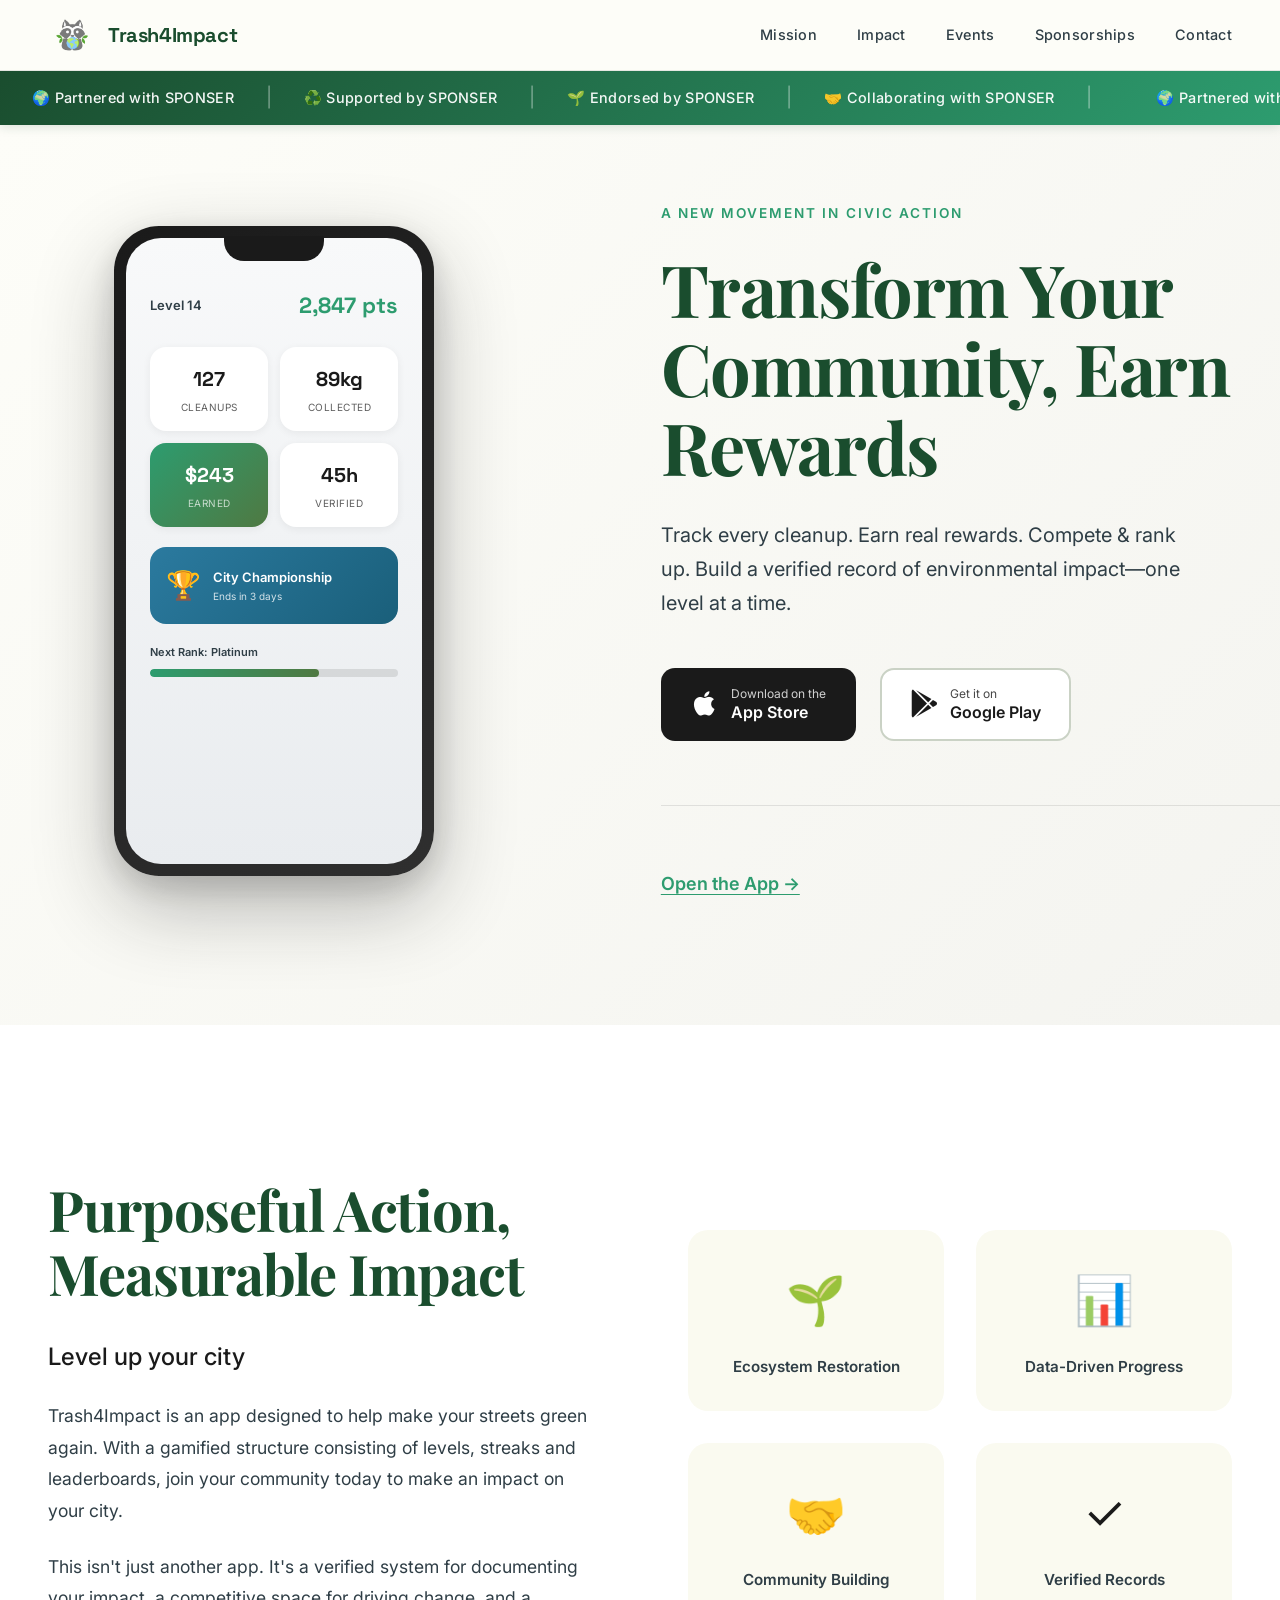
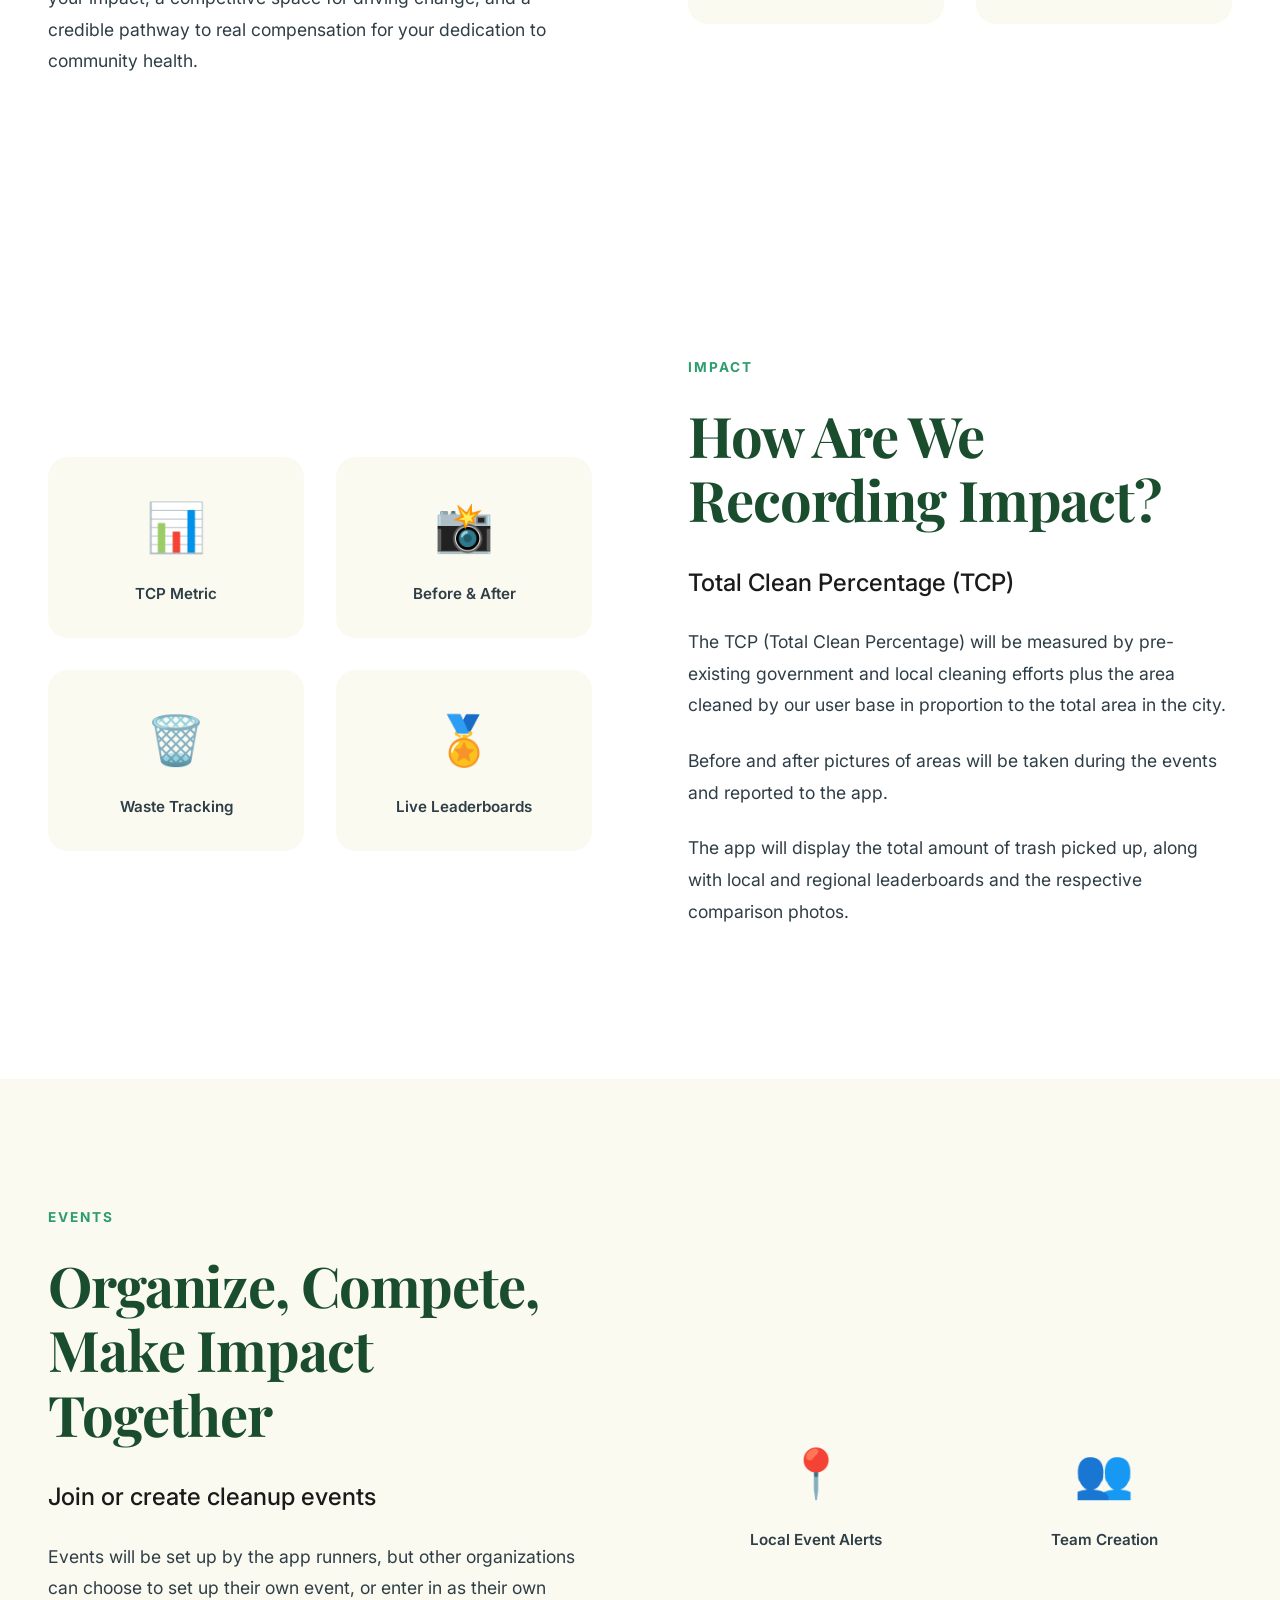
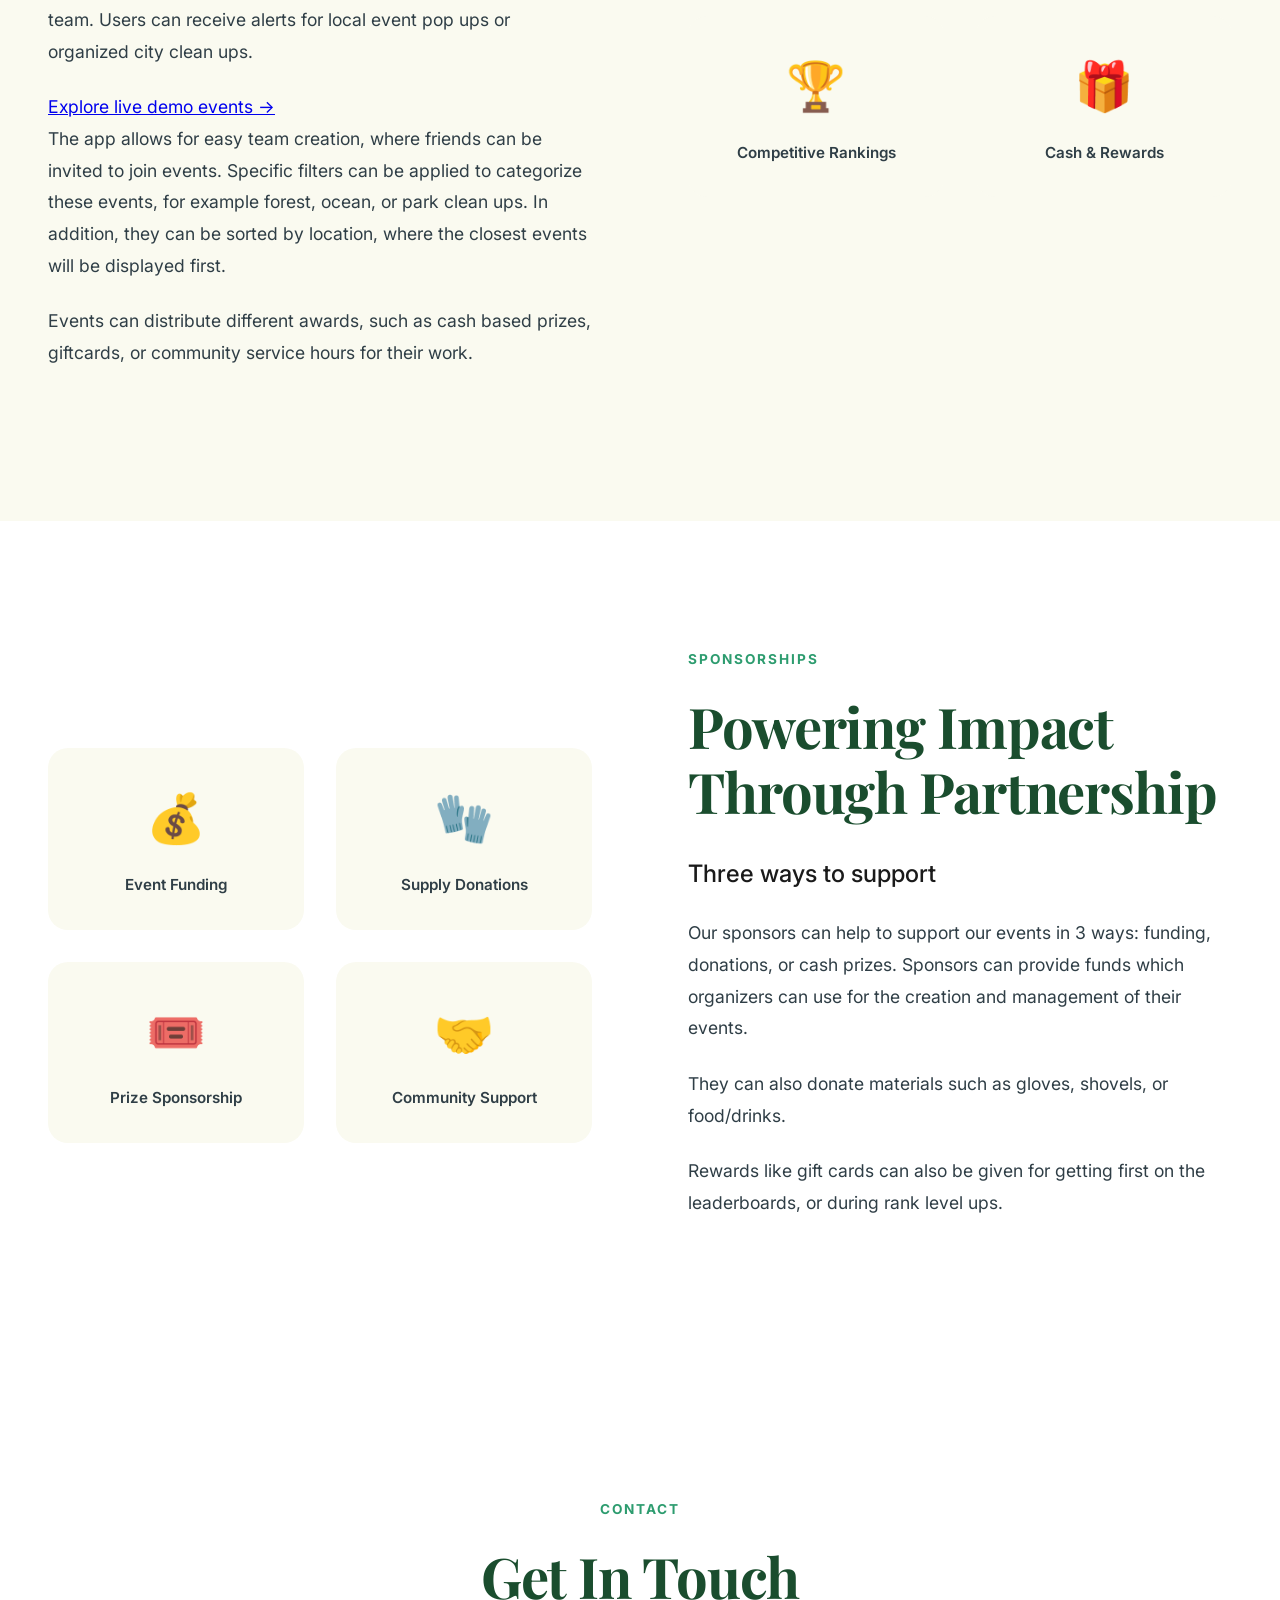
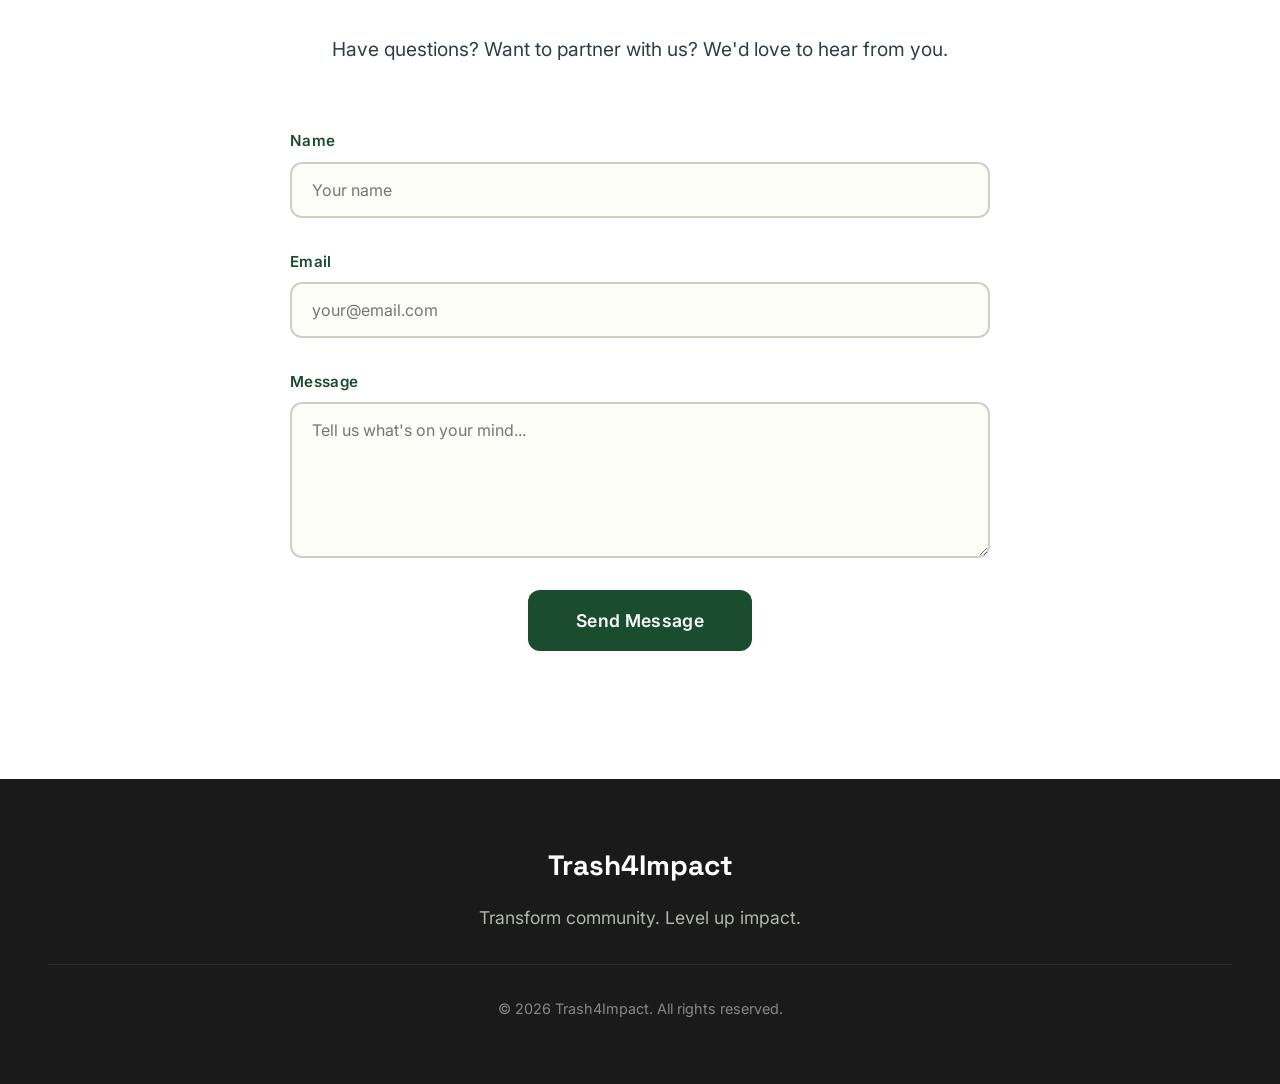
==== commit bcb732bd: "feat: Update app layout and functionality for Trash4Impact demo - Changed app title and favicon to r" ====
--- a/index.html
+++ b/index.html
@@ -137,7 +137,7 @@
             verified record of environmental impact—one level at a time.
           </p>
           <div class="cta-buttons">
-            <a href="#" class="btn-download btn-apple">
+            <a href="app.html" class="btn-download btn-apple">
               <span class="btn-icon">
                 <i class="fa-brands fa-apple"></i>
               </span>
@@ -146,7 +146,7 @@
                 <span class="btn-store">App Store</span>
               </div>
             </a>
-            <a href="#" class="btn-download btn-android">
+            <a href="app.html" class="btn-download btn-android">
               <span class="btn-icon">
                 <i class="fa-brands fa-google-play"></i>
               </span>
@@ -183,7 +183,7 @@
                   transition: all 0.3s ease;
                 "
               >
-                Try Web Demo
+                Open the App →
               </a>
             </div>
           </div>
@@ -307,6 +307,7 @@
                 as their own team. Users can receive alerts for local event pop
                 ups or organized city clean ups.
               </p>
+              <a class="section-app-link" href="app.html">Explore live demo events →</a>
               <p>
                 The app allows for easy team creation, where friends can be
                 invited to join events. Specific filters can be applied to
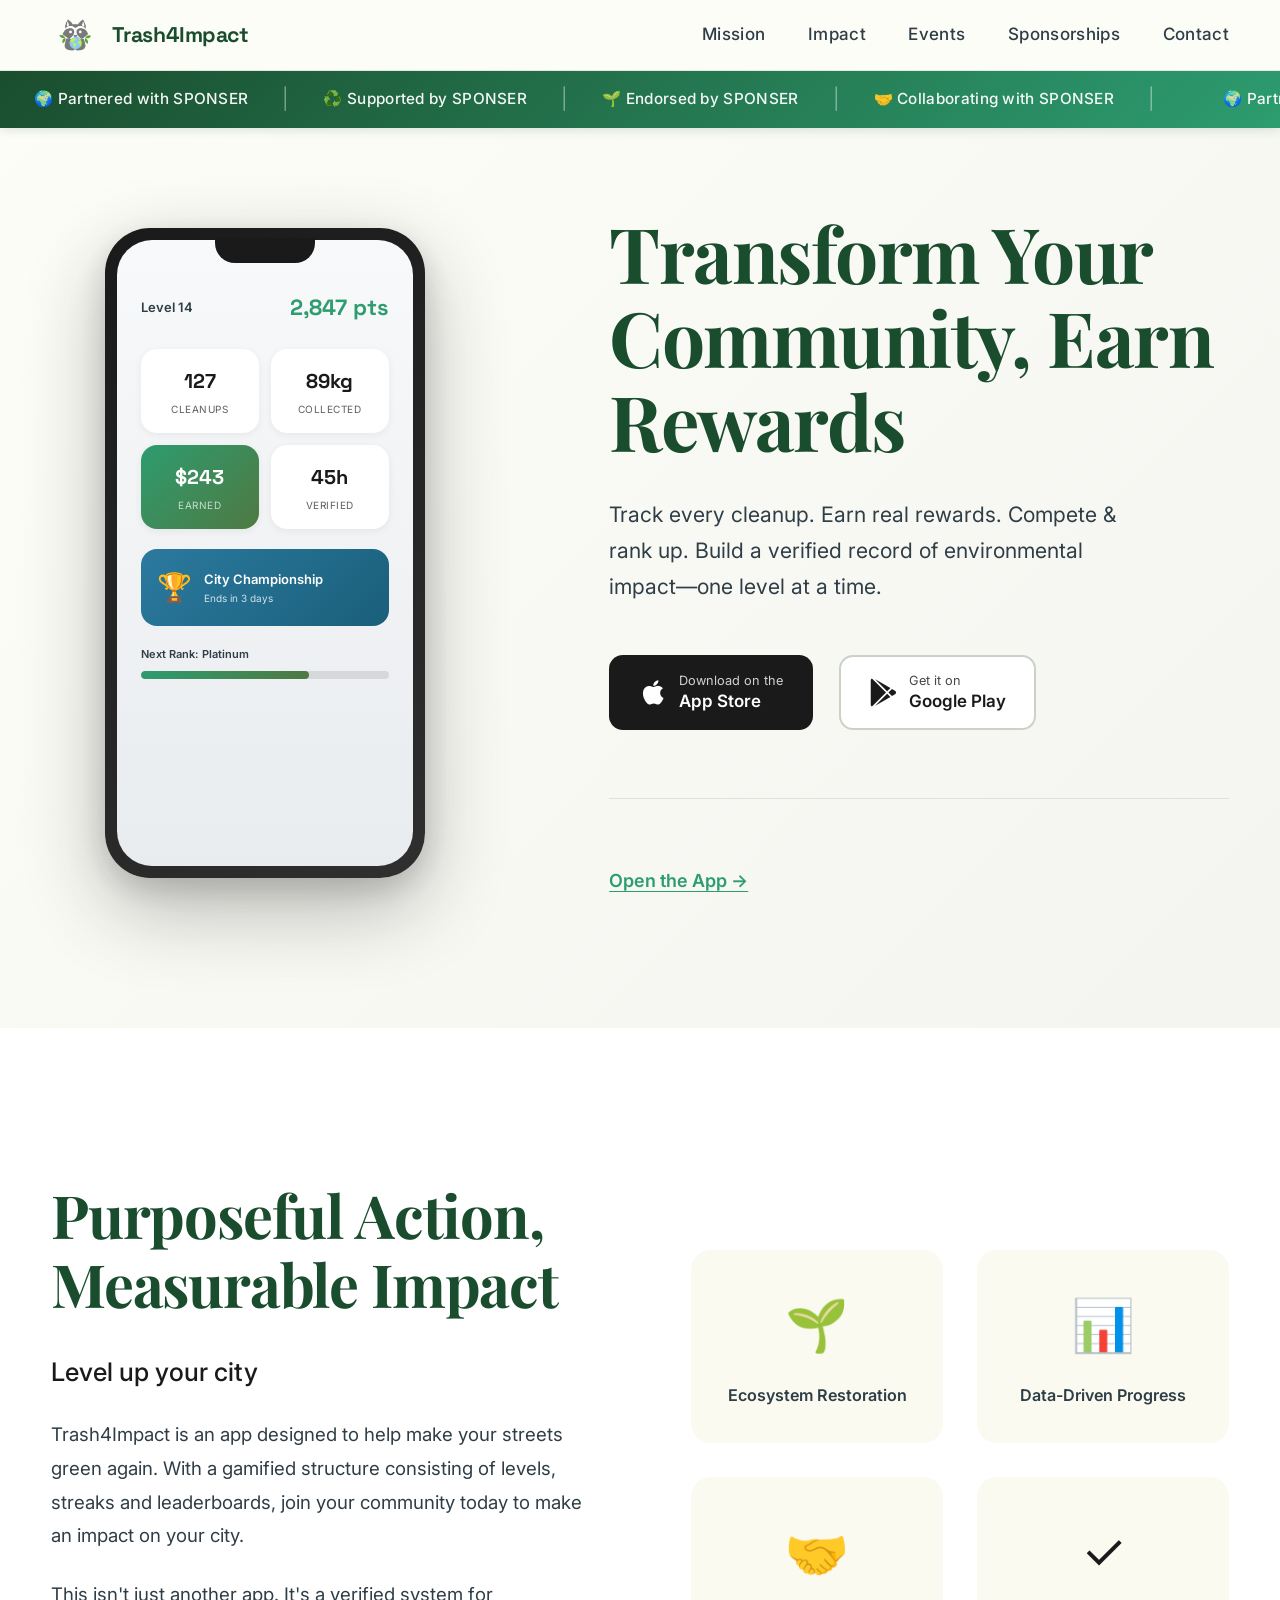
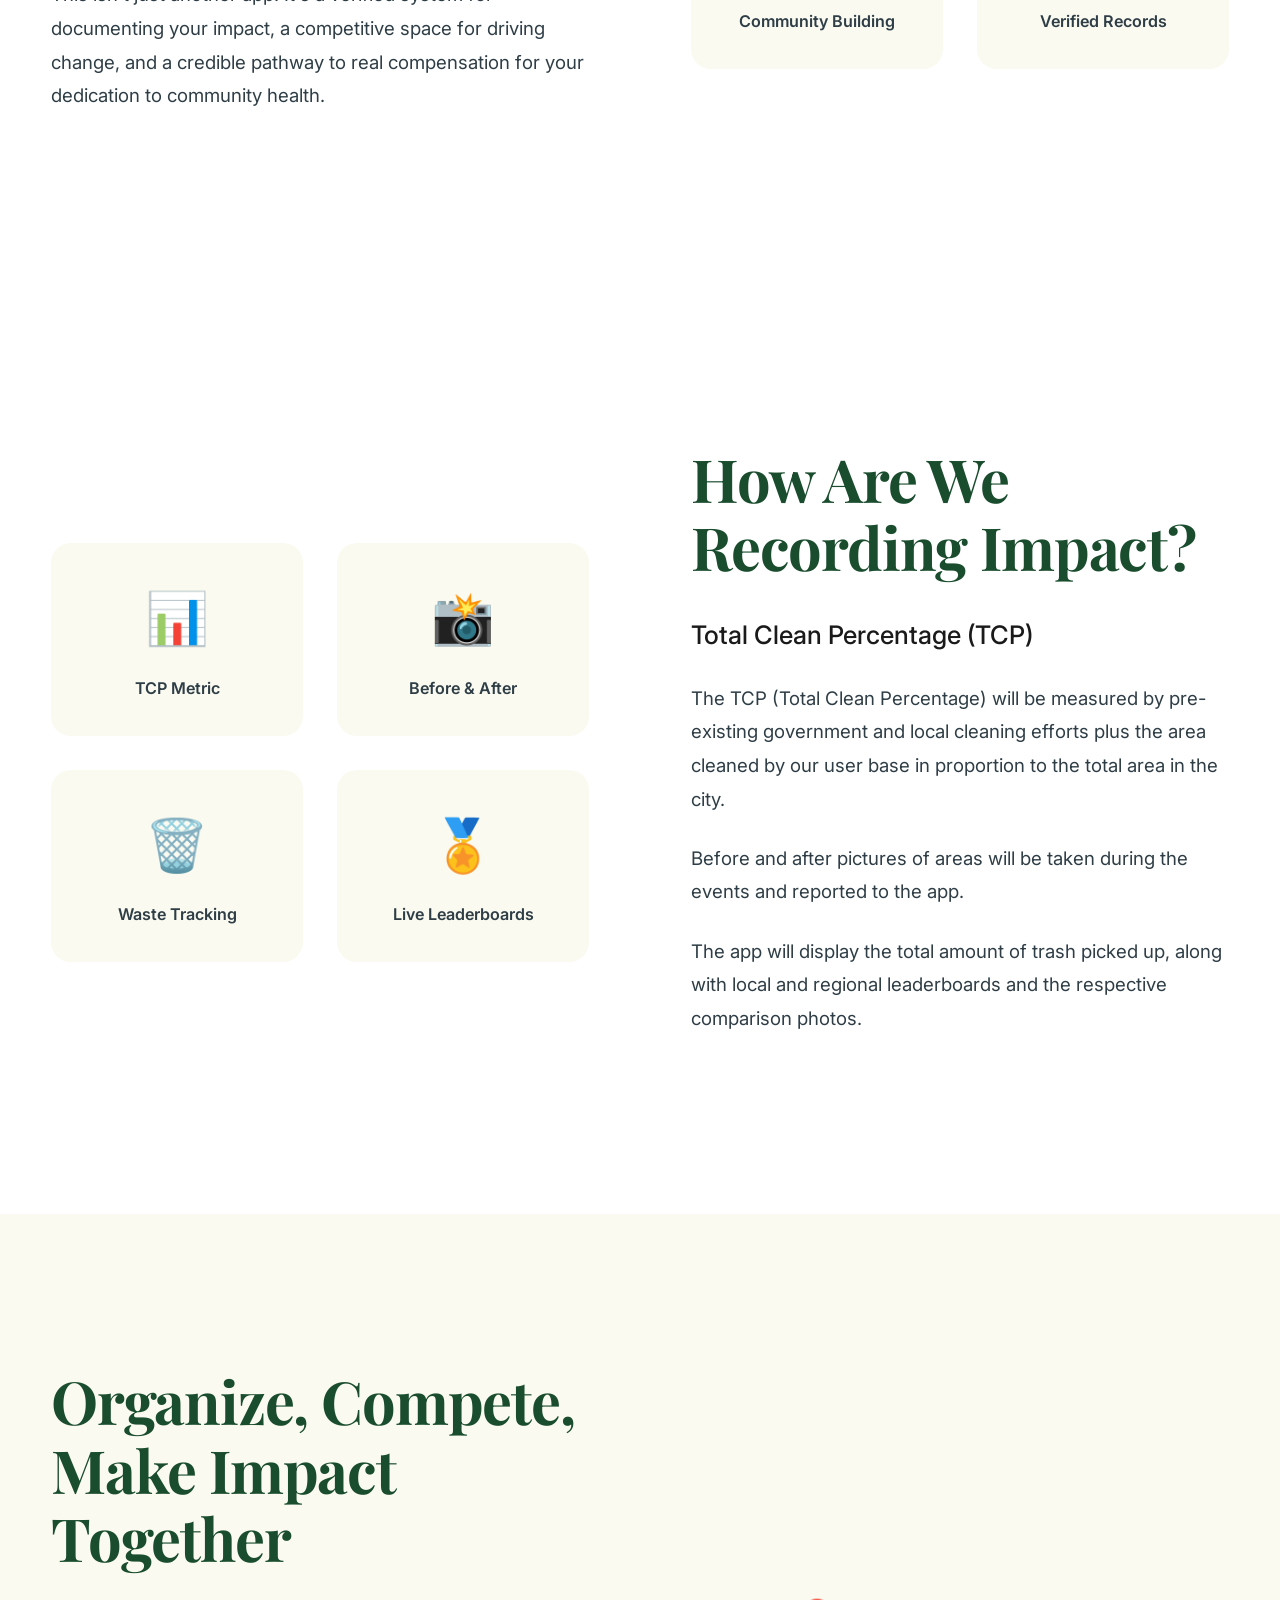
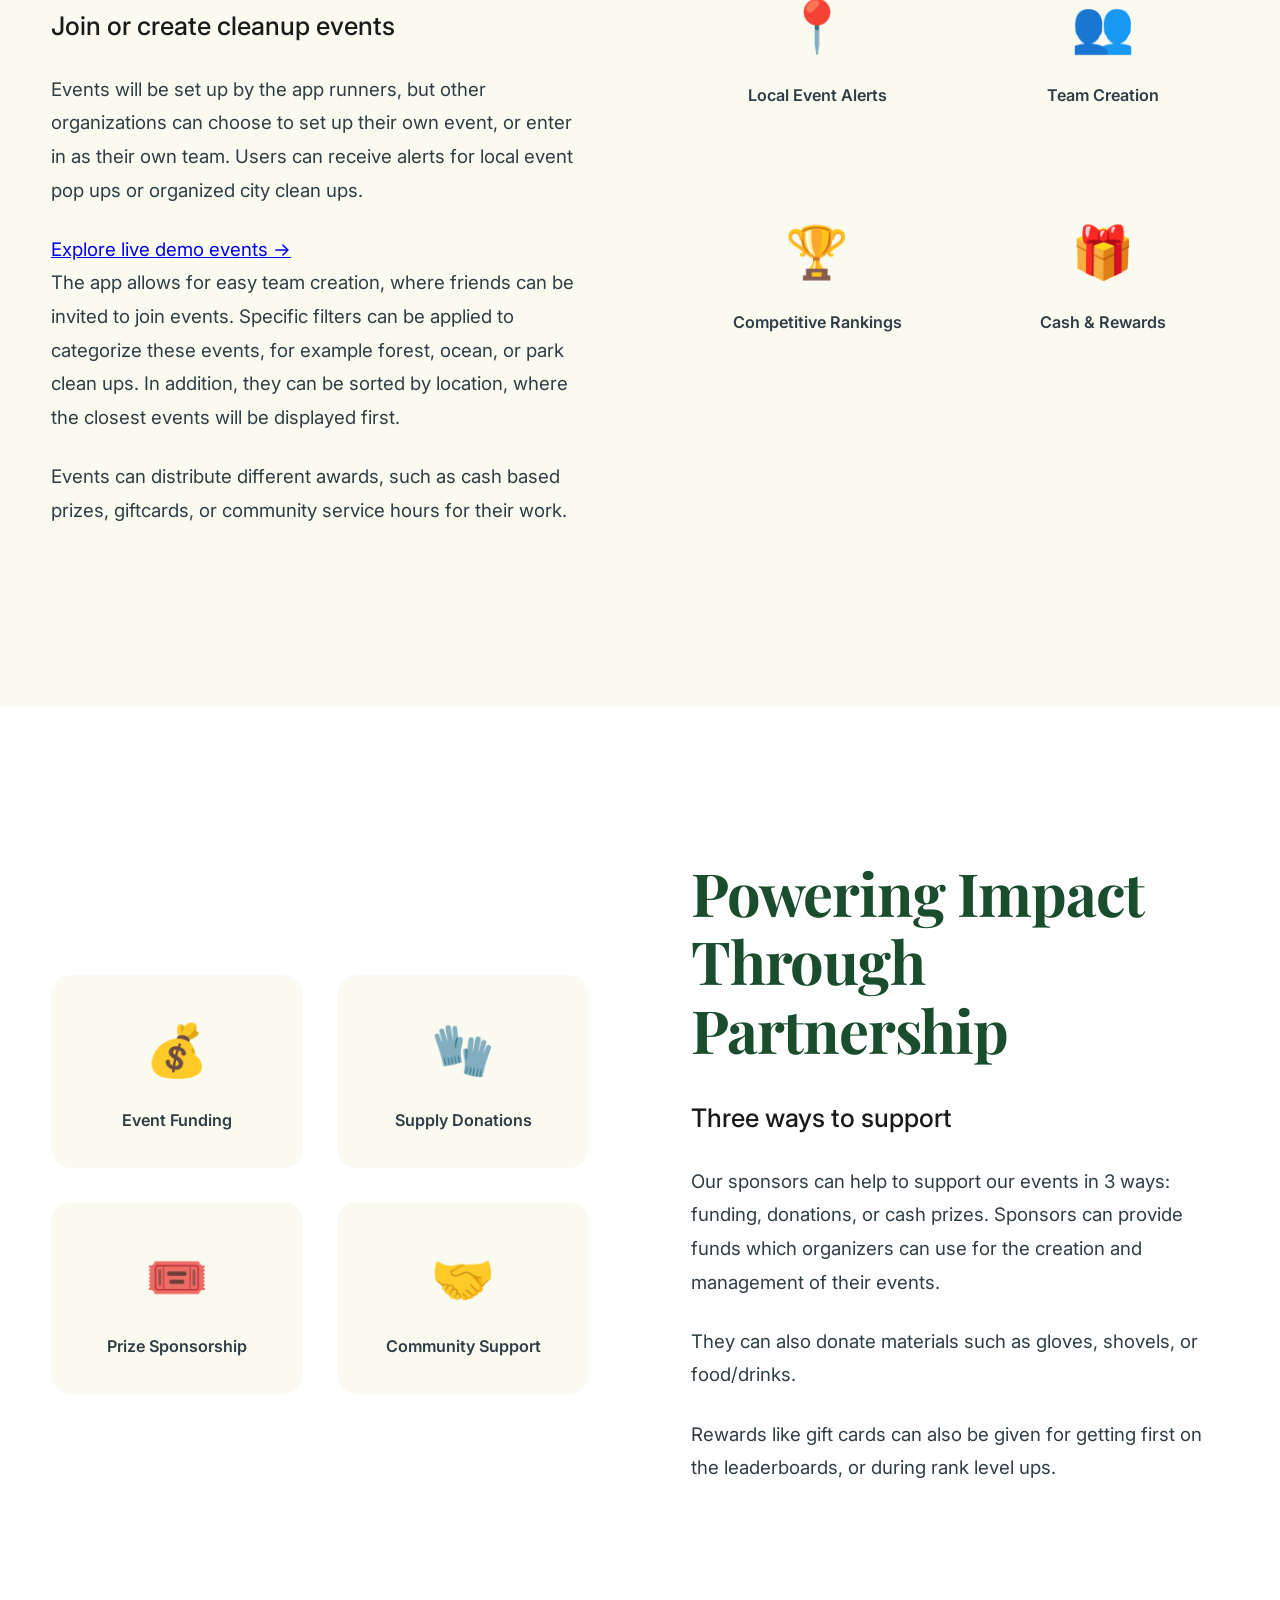
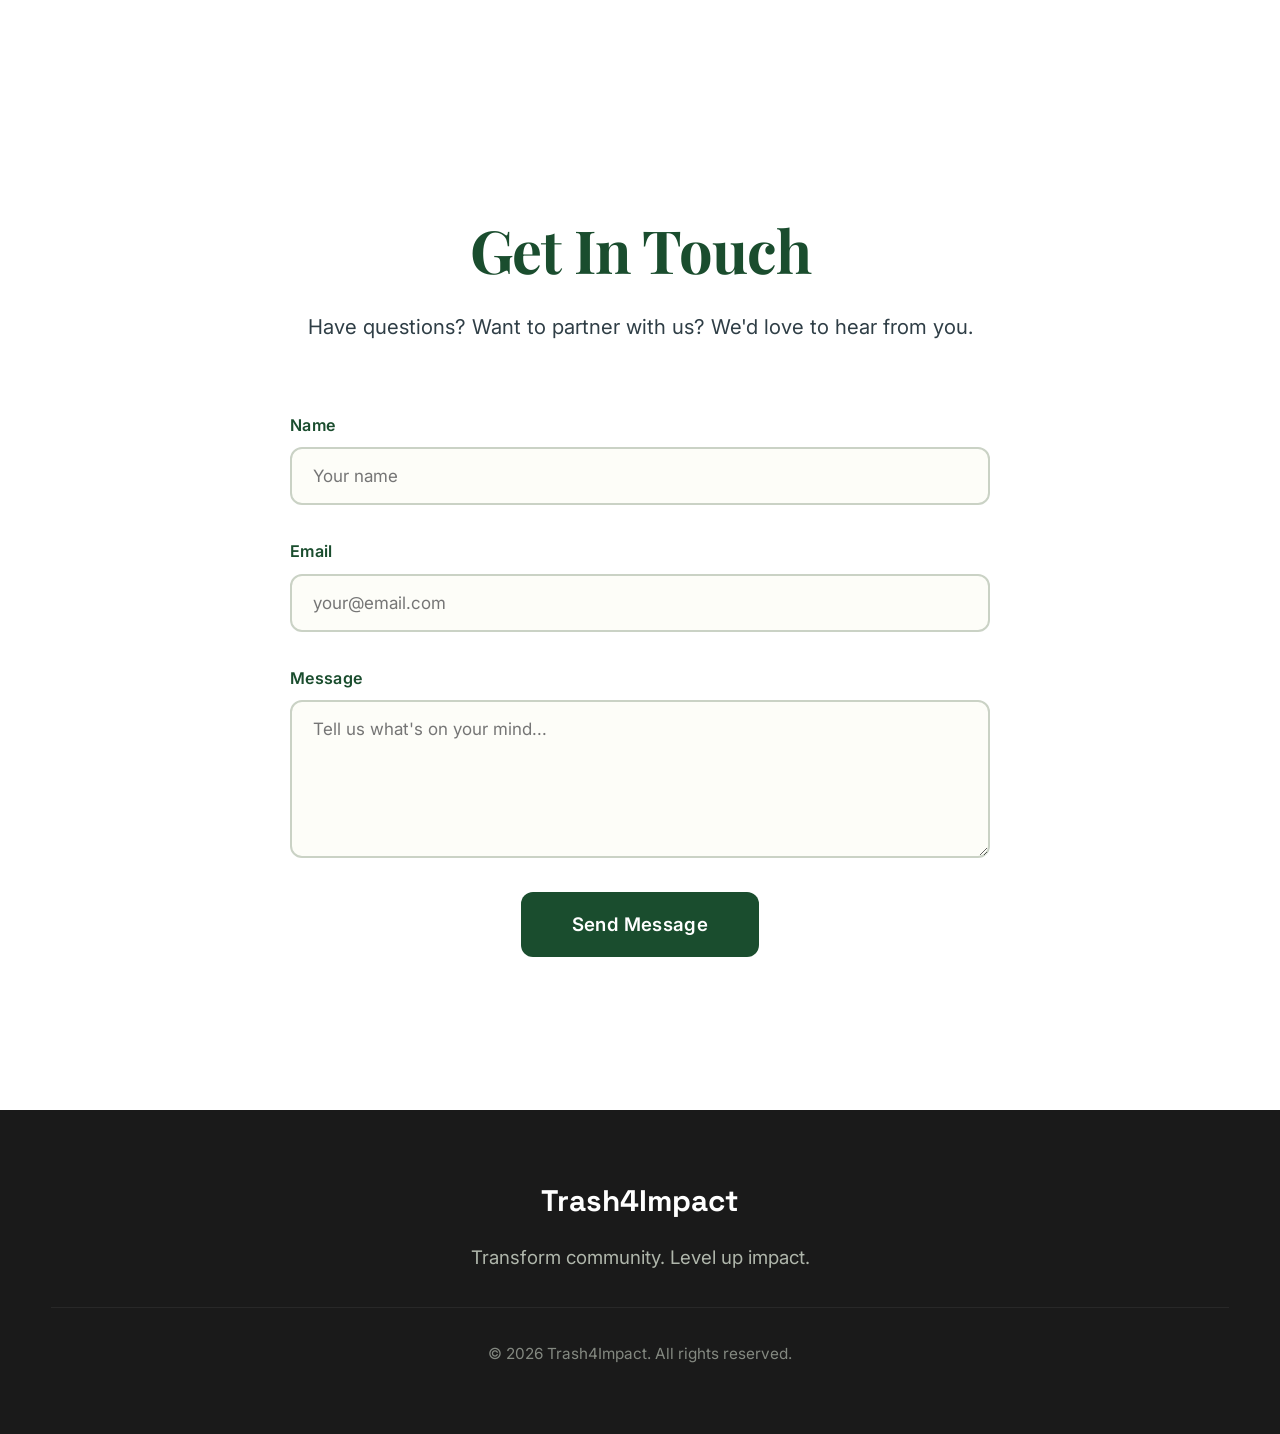
==== commit 0bf35d48: "update styling" ====
--- a/index.html
+++ b/index.html
@@ -128,7 +128,6 @@
           </div>
         </div>
         <div class="hero-content">
-          <div class="hero-eyebrow">A New Movement in Civic Action</div>
           <h1 class="hero-headline">
             Transform Your<br />Community, Earn Rewards
           </h1>
@@ -195,7 +194,6 @@
     <section id="mission" class="section mission">
       <div class="section-container">
         <div class="section-content">
-          <span class="section-number"></span>
           <div class="section-text">
             <h2 class="section-headline">
               Purposeful Action,<br />Measurable Impact
@@ -264,7 +262,6 @@
           </div>
         </div>
         <div class="section-content">
-          <span class="section-number">IMPACT</span>
           <div class="section-text">
             <h2 class="section-headline">How Are We<br />Recording Impact?</h2>
             <div class="section-body">
@@ -294,7 +291,6 @@
     <section id="events" class="section events">
       <div class="section-container">
         <div class="section-content">
-          <span class="section-number">EVENTS</span>
           <div class="section-text">
             <h2 class="section-headline">
               Organize, Compete,<br />Make Impact Together
@@ -369,7 +365,6 @@
           </div>
         </div>
         <div class="section-content">
-          <span class="section-number">SPONSORSHIPS</span>
           <div class="section-text">
             <h2 class="section-headline">
               Powering Impact<br />Through Partnership
@@ -400,7 +395,6 @@
     <section class="contact section" id="contact">
       <div class="section-container">
         <div class="section-header-center">
-          <span class="section-number">CONTACT</span>
           <h2 class="section-headline-center">Get In Touch</h2>
           <p class="section-intro">
             Have questions? Want to partner with us? We'd love to hear from you.
--- a/css/base.css
+++ b/css/base.css
@@ -6,7 +6,7 @@
 
 html {
   scroll-behavior: smooth;
-  font-size: 16px;
+  font-size: 17px;
 }
 
 body {
@@ -38,8 +38,8 @@
   --font-body: "Inter", sans-serif;
   --font-accent: "Space Grotesk", sans-serif;
 
-  --spacing-lg: 4rem;
-  --spacing-xxl: 8rem;
+  --spacing-lg: 4.5rem;
+  --spacing-xxl: 9rem;
 
   --transition-smooth: all 0.6s cubic-bezier(0.4, 0, 0.2, 1);
   --transition-gentle: all 0.8s cubic-bezier(0.33, 1, 0.68, 1);
--- a/css/navigation.css
+++ b/css/navigation.css
@@ -43,7 +43,7 @@
 }
 
 .nav-links a {
-  font-size: 0.9rem;
+  font-size: 1rem;
   font-weight: 500;
   color: var(--color-slate);
   text-decoration: none;
--- a/css/hero.css
+++ b/css/hero.css
@@ -15,8 +15,8 @@
   max-width: 1400px;
   margin: 0 auto;
   display: grid;
-  grid-template-columns: 45% 55%;
-  gap: 5rem;
+  grid-template-columns: minmax(0, 0.9fr) minmax(0, 1.1fr);
+  gap: clamp(2rem, 4vw, 4rem);
   align-items: center;
   position: relative;
   z-index: 1;
@@ -206,15 +206,6 @@
   animation: fadeInUp 1s ease forwards 0.6s;
 }
 
-.hero-eyebrow {
-  font-size: 0.85rem;
-  font-weight: 600;
-  letter-spacing: 0.15em;
-  text-transform: uppercase;
-  color: var(--color-emerald);
-  margin-bottom: 1.5rem;
-}
-
 .hero-headline {
   font-family: var(--font-display);
   font-size: 4.5rem;
@@ -258,7 +249,6 @@
 
 .btn-apple:hover {
   background: var(--color-forest);
-  transform: translateY(-4px);
   box-shadow: 0 12px 30px rgba(26, 77, 46, 0.3);
 }
 
@@ -272,7 +262,6 @@
   background: var(--color-emerald);
   color: white;
   border-color: var(--color-emerald);
-  transform: translateY(-4px);
   box-shadow: 0 12px 30px rgba(45, 156, 111, 0.25);
 }
 
--- a/css/sections.css
+++ b/css/sections.css
@@ -7,15 +7,6 @@
 .section-container {
   max-width: 1400px;
   margin: 0 auto;
-}
-
-.section-number {
-  font-size: 0.85rem;
-  font-weight: 700;
-  letter-spacing: 0.15em;
-  color: var(--color-emerald);
-  margin-bottom: 1.5rem;
-  display: block;
 }
 
 .section-headline {
--- a/css/contact.css
+++ b/css/contact.css
@@ -72,10 +72,5 @@
 
 .contact-submit:hover {
   background: var(--color-emerald);
-  transform: translateY(-2px);
   box-shadow: 0 12px 30px rgba(45, 156, 111, 0.3);
 }
-
-.contact-submit:active {
-  transform: translateY(0);
-}
